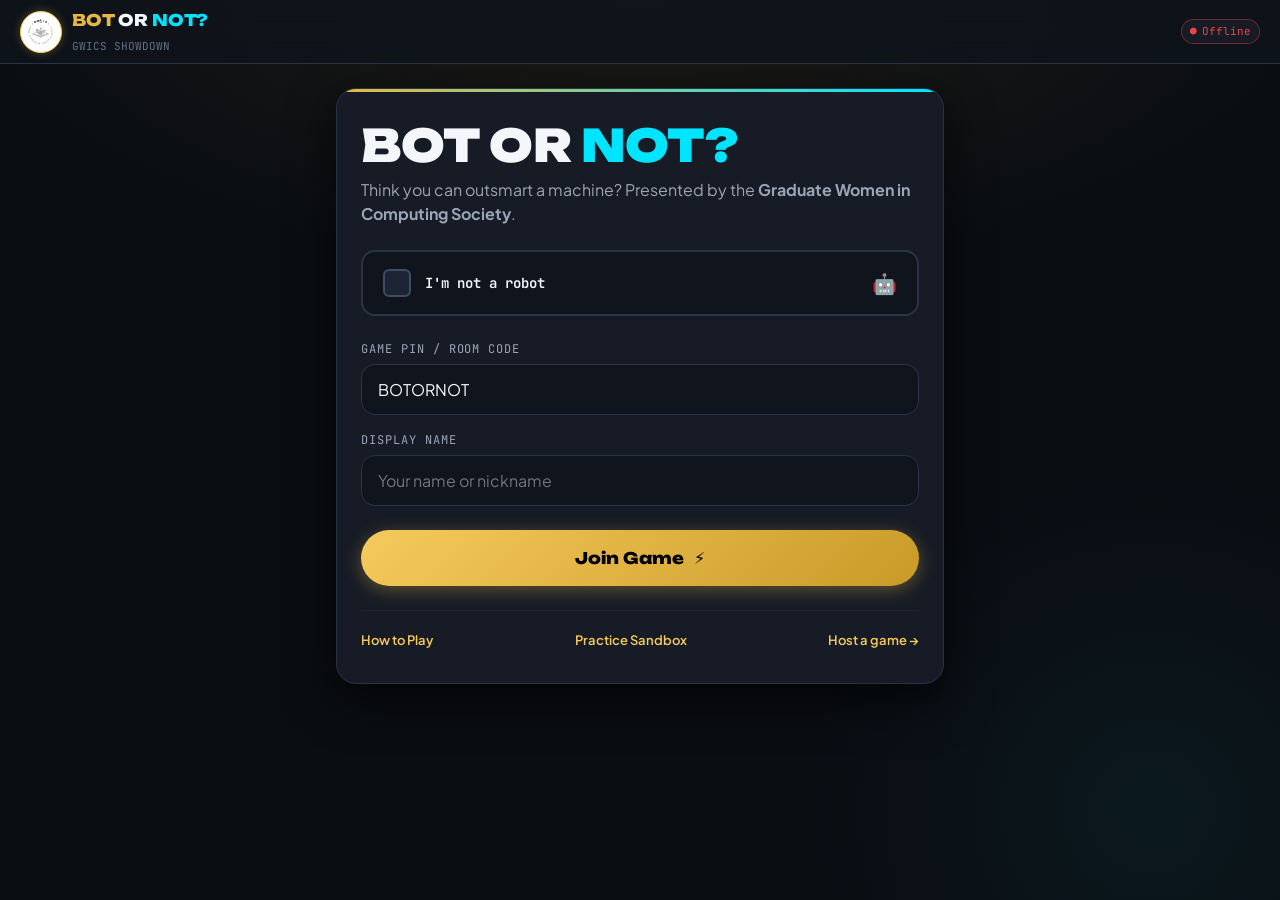
==== index.html @ df6feedc "feat: complete Kahoot-style gameplay, GWiCS branding, audio repairs, and session randomization" ====
<!DOCTYPE html>
<html lang="en">
<head>
  <meta charset="UTF-8">
  <meta name="viewport" content="width=device-width, initial-scale=1.0">
  <title>BOT OR NOT? · GWiCS Collegiate Tech Showdown</title>
  <meta name="description" content="BOT OR NOT? Presented by Graduate Women in Computing Society. Test your human instincts against machine intelligence.">

  <!-- Fonts: Unbounded (Display), Plus Jakarta Sans (Body), JetBrains Mono (Code/Mono), Newsreader (Serif) -->
  <link rel="preconnect" href="https://fonts.googleapis.com">
  <link rel="preconnect" href="https://fonts.gstatic.com" crossorigin>
  <link href="https://fonts.googleapis.com/css2?family=JetBrains+Mono:wght@500;700&family=Newsreader:ital,opsz,wght@0,6..72,400;0,6..72,600;1,6..72,400&family=Plus+Jakarta+Sans:wght@400;500;600;700;800&family=Unbounded:wght@600;700;800;900&display=swap" rel="stylesheet">

  <link rel="stylesheet" href="css/game.css">
  <style>
    /* Connection status badge */
    .connection-badge {
      display: inline-flex;
      align-items: center;
      gap: 5px;
      font-family: var(--font-mono);
      font-size: 11px;
      padding: 3px 8px;
      border-radius: var(--radius-pill);
      background: var(--charcoal-850);
      border: 1px solid var(--charcoal-700);
      color: var(--text-muted);
    }
    .connection-badge.connected {
      color: var(--color-success);
      border-color: rgba(34, 197, 94, 0.4);
    }
    .connection-badge.connecting {
      color: var(--gold-400);
      border-color: rgba(229, 184, 66, 0.4);
    }
    .connection-badge.offline {
      color: var(--color-danger);
      border-color: rgba(239, 68, 68, 0.4);
    }

    /* Voided question banner */
    .voided-question-banner {
      background: rgba(239, 68, 68, 0.1);
      border: 1px solid var(--color-danger);
      border-radius: var(--radius-md);
      padding: 14px 16px;
      display: flex;
      align-items: center;
      gap: 12px;
      margin-top: 16px;
      color: #FFFFFF;
    }

    /* Change Team Link */
    .btn-change-team {
      background: transparent;
      border: none;
      color: var(--text-dim);
      font-size: 11px;
      font-family: var(--font-mono);
      cursor: pointer;
      text-decoration: underline;
      padding: 4px;
    }
    .btn-change-team:hover {
      color: var(--gold-400);
    }

    /* GWiCS Logo */
    .brand-logo {
      width: 42px;
      height: 42px;
      object-fit: contain;
      background: #FFFFFF;
      border-radius: 50%;
      padding: 3px;
      border: 1px solid var(--gold-400);
      box-shadow: 0 0 10px rgba(229, 184, 66, 0.3);
      flex-shrink: 0;
    }

    /* Kahoot-inspired live participant badges */
    .player-rank-pill {
      display: inline-flex;
      align-items: center;
      gap: 6px;
      background: var(--charcoal-900);
      border: 1px solid var(--charcoal-700);
      padding: 4px 10px;
      border-radius: var(--radius-pill);
      font-family: var(--font-mono);
      font-size: 12px;
      color: var(--gold-400);
    }
  </style>
</head>
<body>

  <!-- Top App Navigation -->
  <header class="app-header">
    <div class="brand-badge">
      <img src="assets/media/gwics_logo.png" alt="GWiCS Logo" class="brand-logo">
      <div>
        <div class="brand-title">
          <span class="gold">BOT</span> OR <span class="cyan">NOT?</span>
        </div>
        <span class="brand-sub">GWiCS Showdown</span>
      </div>
    </div>

    <div style="display:flex; align-items:center; gap:8px;">
      <!-- Real-time Connection Status Badge -->
      <div class="connection-badge connecting" id="participantConnBadge" title="Network Connection Status">
        <span>●</span>
        <span id="participantConnText">Connecting...</span>
      </div>

      <!-- Active Team XP Balance (Shown once joined) -->
      <div class="xp-balance-pill" id="headerXpPill" style="display:none;" title="Click to view score history" role="button" tabindex="0">
        <span>⚡</span>
        <span id="headerXpVal">100 XP</span>
      </div>
    </div>
  </header>

  <!-- Main App Shell -->
  <main class="main-wrapper">

    <!-- ====================================================================
         VIEW 1: ENTRANCE SCREEN ("BOT OR NOT?")
         ==================================================================== -->
    <section class="entrance-card" id="viewEntrance">
      <h1 class="entrance-title">
        BOT OR <span style="color:var(--cyan-500)">NOT?</span>
      </h1>
      <p class="entrance-subtitle">
        Think you can outsmart a machine? Presented by the <strong>Graduate Women in Computing Society</strong>.
      </p>

      <!-- Interactive Playful "I'm Not a Robot" Checkbox Panel -->
      <div class="robot-checkbox-panel" id="robotPanel" role="checkbox" aria-checked="false" tabindex="0">
        <div class="robot-checkbox-inner">
          <div class="robot-box" id="robotBox">
            <span id="robotCheckmark" style="display:none; font-weight:800; font-size:16px;">✓</span>
          </div>
          <span class="robot-label">I'm not a robot</span>
        </div>
        <div class="robot-badge-icon">🤖</div>
      </div>

      <!-- Playful Followup Revealed when checked -->
      <div class="robot-followup" id="robotFollowup">
        <strong>But can you spot one?</strong>
        <span>Join the live challenge on your own phone. Every instinct counts. Your answers, your score.</span>
      </div>

      <!-- Join Form -->
      <form class="join-form" id="joinForm">
        <div class="form-group">
          <label class="form-label" for="roomCodeInput">Game PIN / Room Code</label>
          <input type="text" class="form-input" id="roomCodeInput" value="BOTORNOT" maxlength="12" placeholder="e.g. BOTORNOT" required>
        </div>

        <div class="form-group">
          <label class="form-label" for="teamNameInput">Display Name</label>
          <input type="text" class="form-input" id="teamNameInput" placeholder="Your name or nickname" maxlength="32" required>
        </div>

        <button type="submit" class="btn-join">
          <span>Join Game</span>
          <span>⚡</span>
        </button>
      </form>

      <!-- Secondary Links -->
      <div class="entrance-secondary-links">
        <button class="entrance-link" id="btnOpenRules">How to Play</button>
        <button class="entrance-link" id="btnOpenPractice">Practice Sandbox</button>
        <a href="host.html" class="entrance-link" style="color:var(--gold-400);">Host a game →</a>
      </div>
    </section>

    <!-- ====================================================================
         VIEW 2: PARTICIPANT IN-GAME SCREEN (Synchronized Live State)
         ==================================================================== -->
    <section class="game-screen" id="viewInGame" style="display:none;">
      
      <!-- Status & Timer Banner -->
      <div class="status-banner">
        <div>
          <span class="status-round-tag" id="gameRoundTag">Round 1</span>
          <div style="display:flex; align-items:center; gap:8px;">
            <div style="font-size:13px; font-weight:700;" id="gameTeamNameLabel">Player: Loading...</div>
            <button class="btn-change-team" id="btnChangeTeam">Leave Game</button>
          </div>
        </div>
        <div class="status-timer-pill" id="gameTimerPill">
          <span>⏱</span>
          <span id="gameTimerText">45s</span>
        </div>
      </div>

      <!-- Waiting / Lobby State -->
      <div class="question-card" id="cardLobbyState" style="text-align:center; padding:40px 20px;">
        <div style="font-size:40px; margin-bottom:12px;">🎮</div>
        <h2 style="font-family:var(--font-display); font-size:20px; margin-bottom:8px;">You're in the Game!</h2>
        <p style="color:var(--text-muted); font-size:14px; max-width:400px; margin:0 auto 16px;">
          Starting balance: <strong>100 XP</strong>. Look at the main screen—your name will appear on the audience display.
        </p>
        <div style="font-family:var(--font-mono); font-size:12px; color:var(--gold-400); background:var(--charcoal-900); display:inline-block; padding:6px 14px; border-radius:var(--radius-pill); border:1px solid var(--charcoal-700);">
          Watching for the host to launch the first question...
        </div>
      </div>

      <!-- Active Question Card -->
      <div class="question-card" id="cardActiveQuestion" style="display:none;">
        <h2 class="question-title" id="qTitle">Question Title</h2>
        <p class="question-prompt" id="qPrompt">Prompt description</p>

        <!-- Media Container: Image -->
        <div class="question-media-frame" id="qImageFrame" style="display:none;">
          <img id="qImageEl" src="" alt="Question visual">
          <button class="btn-tap-zoom" id="btnZoomImage">
            <svg width="14" height="14" viewBox="0 0 24 24" fill="none" stroke="currentColor" stroke-width="2"><circle cx="11" cy="11" r="8"></circle><line x1="21" y1="21" x2="16.65" y2="16.65"></line><line x1="11" y1="8" x2="11" y2="14"></line><line x1="8" y1="11" x2="14" y2="11"></line></svg>
            Tap to Zoom
          </button>
        </div>

        <!-- Media Container: Stacked Text Passages (Round 2) -->
        <div class="stacked-passages" id="qTextFrame" style="display:none;">
          <div class="passage-card" id="cardPassageA">
            <span class="passage-tag">Passage A</span>
            <div id="txtPassageA">Text passage A</div>
          </div>
          <div class="passage-card" id="cardPassageB">
            <span class="passage-tag">Passage B</span>
            <div id="txtPassageB">Text passage B</div>
          </div>
        </div>

        <!-- Media Container: Audio Player (Round 3) -->
        <div class="audio-card-box" id="qAudioFrame" style="display:none;">
          <div class="audio-script-quote" id="txtAudioScript">“Audio quote”</div>
          <button class="btn-option" id="btnPlayParticipantAudio" style="margin:0 auto; padding:10px 20px; font-size:14px;">
            ▶ Play Audio Clip
          </button>
          <div class="audio-a11y-notes" id="txtAudioA11y">Acoustic notes for accessibility</div>
        </div>

        <!-- Media Container: Round 4 Live Showdown Contenders -->
        <div class="stacked-passages" id="qShowdownFrame" style="display:none;">
          <div class="passage-card">
            <span class="passage-tag">Contender A</span>
            <div id="txtContenderA" style="white-space:pre-line;">Waiting for response...</div>
          </div>
          <div class="passage-card">
            <span class="passage-tag">Contender B</span>
            <div id="txtContenderB" style="white-space:pre-line;">Waiting for response...</div>
          </div>
          <div class="passage-card">
            <span class="passage-tag">Contender C</span>
            <div id="txtContenderC" style="white-space:pre-line;">Waiting for response...</div>
          </div>
        </div>

        <!-- Paid Hint Action Bar (-25 XP) -->
        <div class="hint-action-bar" id="hintActionBar">
          <span style="font-size:13px; color:var(--text-muted);">Need a forensic clue?</span>
          <button class="btn-hint-unlock" id="btnUnlockHint">
            Unlock hint · 25 XP
          </button>
        </div>

        <!-- Unlocked Hint Box (Shown once purchased) -->
        <div class="unlocked-hint-box" id="unlockedHintBox" style="display:none;">
          <strong style="color:var(--gold-400); display:block; margin-bottom:4px; font-family:var(--font-mono); font-size:11px; text-transform:uppercase;">
            💡 Unlocked Hint
          </strong>
          <span id="unlockedHintText">Clue text goes here.</span>
        </div>

        <!-- Answer Options Buttons -->
        <div class="options-grid" id="optionsGrid">
          <!-- Populated dynamically with large buttons -->
        </div>

        <!-- Submit Button -->
        <div class="submit-action-bar" id="submitBar">
          <button class="btn-submit-answer" id="btnSubmitAnswer" disabled>
            Select an Answer
          </button>
        </div>

        <!-- Submission Status Banners -->
        <div class="submitted-waiting-banner" id="submittedBanner" style="display:none;">
          <span>✓</span>
          <span id="submittedBannerText">Answer submitted. Waiting for the host.</span>
        </div>

        <div class="voided-question-banner" id="voidedBanner" style="display:none;">
          <span style="font-size:20px;">⚠️</span>
          <div>
            <strong>Question Voided by Host</strong>
            <div style="font-size:12px; color:var(--text-muted);">No points awarded. Any XP spent on hints for this question has been refunded.</div>
          </div>
        </div>

        <!-- Released Result Box (Shown when host reveals) -->
        <div class="released-result-box" id="releasedResultBox" style="display:none;">
          <div class="released-header">
            <span style="font-family:var(--font-display); font-weight:800; font-size:15px;" id="releasedVerdictBadge">
              VERDICT
            </span>
            <span style="font-family:var(--font-mono); font-size:13px; font-weight:700;" id="releasedPointsDelta">
              +100 XP
            </span>
          </div>
          <div class="released-tell" id="releasedTellText">
            Official explanation goes here.
          </div>
        </div>
      </div>
    </section>

    <!-- ====================================================================
         VIEW 3: PRACTICE SANDBOX (Dedicated separate practice bank)
         ==================================================================== -->
    <section class="game-screen" id="viewPractice" style="display:none;">
      <div class="status-banner">
        <div>
          <span class="status-round-tag">Practice Sandbox</span>
          <div style="font-size:13px; font-weight:700;">Zero-Risk Warmup</div>
        </div>
        <button class="entrance-link" id="btnExitPractice" style="font-size:12px;">← Exit Practice</button>
      </div>

      <div class="question-card" id="practiceContainer">
        <!-- Rendered by js/participant.js using GWICS_PRACTICE_BANK -->
      </div>
    </section>

  </main>

  <!-- ====================================================================
       MODALS
       ==================================================================== -->
  <!-- 1. Hint Purchase Confirmation Modal -->
  <div class="modal-overlay" id="hintModal" role="dialog" aria-modal="true" aria-labelledby="hintModalTitle">
    <div class="modal-dialog">
      <h3 id="hintModalTitle" style="font-family:var(--font-display); font-size:18px; margin-bottom:8px;">Unlock Forensic Hint?</h3>
      <p style="font-size:14px; color:var(--text-muted); margin-bottom:20px;" id="hintModalText">
        Spend 25 XP on a hint? Your balance will change from 100 to 75 XP.
      </p>
      <div style="display:flex; gap:12px;">
        <button class="btn-join" style="flex:1; padding:12px;" id="btnConfirmHint">
          Confirm (-25 XP)
        </button>
        <button class="btn-option" style="flex:1; padding:12px; margin:0;" id="btnCancelHint">
          Cancel
        </button>
      </div>
    </div>
  </div>

  <!-- 2. Image Zoom Modal -->
  <div class="modal-overlay" id="zoomModal" role="dialog" aria-modal="true">
    <div class="modal-dialog" style="max-width:92vw; padding:12px; background:#000;">
      <button class="modal-close" id="btnCloseZoom" aria-label="Close image zoom">✕</button>
      <img id="zoomModalImg" src="" style="width:100%; height:auto; max-height:82vh; object-fit:contain;" alt="Zoomed view">
    </div>
  </div>

  <!-- 3. Rules Modal -->
  <div class="modal-overlay" id="rulesModal" role="dialog" aria-modal="true" aria-labelledby="rulesModalTitle">
    <div class="modal-dialog">
      <button class="modal-close" id="btnCloseRules" aria-label="Close rules">✕</button>
      <div style="font-family:var(--font-mono); font-size:11px; color:var(--gold-400); text-transform:uppercase; margin-bottom:4px;">Rules & Scoring</div>
      <h3 id="rulesModalTitle" style="font-family:var(--font-display); font-size:20px; margin-bottom:12px;">How The Showdown Works</h3>
      <ul style="padding-left:18px; font-size:14px; color:var(--text-muted); display:flex; flex-direction:column; gap:10px; line-height:1.6;">
        <li><strong>Individual Play:</strong> Every attendee plays on their own phone with their own name and submits their own choices.</li>
        <li><strong>XP Economy:</strong> You begin with <strong>100 XP</strong>. Each correct answer awards <strong>+100 XP</strong>. Incorrect answers earn <strong>0 XP</strong>.</li>
        <li><strong>Paid Hints:</strong> Need a forensic clue? Unlock 1 hint per question for <strong>25 XP</strong>. The clue is private to your phone.</li>
        <li><strong>Locked Submissions:</strong> Once you tap your choice, your answer is sealed until the host reveals the verdict.</li>
        <li><strong>Standings:</strong> See how your human instincts rank on the live leaderboard!</li>
      </ul>
    </div>
  </div>

  <!-- 4. Score History Modal -->
  <div class="modal-overlay" id="historyModal" role="dialog" aria-modal="true" aria-labelledby="historyModalTitle">
    <div class="modal-dialog">
      <button class="modal-close" id="btnCloseHistory" aria-label="Close score history">✕</button>
      <div style="font-family:var(--font-mono); font-size:11px; color:var(--gold-400); text-transform:uppercase; margin-bottom:4px;">Your Record</div>
      <h3 id="historyModalTitle" style="font-family:var(--font-display); font-size:20px; margin-bottom:14px;">Your XP Balance & History</h3>
      <div id="historyList" style="display:flex; flex-direction:column; gap:8px; max-height:260px; overflow-y:auto; font-size:13px;">
        <!-- Populated dynamically -->
      </div>
    </div>
  </div>

  <!-- 5. Leave / Change Team Confirmation Modal -->
  <div class="modal-overlay" id="leaveModal" role="dialog" aria-modal="true" aria-labelledby="leaveModalTitle">
    <div class="modal-dialog">
      <h3 id="leaveModalTitle" style="font-family:var(--font-display); font-size:18px; margin-bottom:8px;">Leave the Game?</h3>
      <p style="font-size:14px; color:var(--text-muted); margin-bottom:20px;">
        Your progress is saved on this device. You can rejoin at any time with the same name.
      </p>
      <div style="display:flex; gap:12px;">
        <button class="btn-join" style="flex:1; padding:12px; background:var(--color-danger); border-color:var(--color-danger);" id="btnConfirmLeave">
          Leave Game
        </button>
        <button class="btn-option" style="flex:1; padding:12px; margin:0;" id="btnCancelLeave">
          Cancel
        </button>
      </div>
    </div>
  </div>

  <!-- Scripts: PeerJS CDN for WebRTC cross-device networking -->
  <script src="https://unpkg.com/peerjs@1.5.4/dist/peerjs.min.js"></script>
  <script src="js/practice_bank.js"></script>
  <script src="js/sync_engine.js"></script>
  <script src="js/participant.js"></script>
</body>
</html>
---- css/game.css ----
/* ==========================================================================
   GWiCS: BOT OR NOT? - Master Game Stylesheet
   Theme: Charcoal, Stone, Warm Parchment & Muted Radiant Gold
   Designed for Mobile Team Captains, High-Contrast Inspection & Big Screen
   ========================================================================== */

:root {
  /* Core Fonts */
  --font-display: "Unbounded", system-ui, -apple-system, sans-serif;
  --font-body: "Plus Jakarta Sans", system-ui, -apple-system, sans-serif;
  --font-mono: "JetBrains Mono", "IBM Plex Mono", ui-monospace, monospace;
  --font-serif: "Newsreader", Georgia, serif;

  /* Poster Theme: Stone, Parchment, Charcoal & Muted Gold */
  --charcoal-950: #0A0D12;
  --charcoal-900: #10141C;
  --charcoal-850: #161B26;
  --charcoal-800: #1D2433;
  --charcoal-700: #2A3448;
  --charcoal-600: #3E4C66;

  /* Stone & Parchment Accents */
  --stone-100: #F4F1EA;
  --stone-200: #EAE5D9;
  --stone-300: #D8D1C0;
  --parchment-bg: #15181F;
  --parchment-card: #1C2029;

  /* Muted Radiant Gold */
  --gold-500: #E5B842;
  --gold-400: #F5CA5C;
  --gold-600: #C99A28;
  --gold-glow: rgba(229, 184, 66, 0.28);
  --gold-subtle: rgba(229, 184, 66, 0.1);
  --gold-border: rgba(229, 184, 66, 0.35);

  /* Cyber Tech Accent (Cyan) */
  --cyan-500: #00E5FF;
  --cyan-glow: rgba(0, 229, 255, 0.25);
  --cyan-subtle: rgba(0, 229, 255, 0.08);

  /* Semantics */
  --bg-app: var(--charcoal-950);
  --bg-panel: var(--charcoal-900);
  --bg-card: var(--charcoal-850);
  --border-subtle: var(--charcoal-700);

  --text-main: #F4F6F9;
  --text-muted: #9BA5B7;
  --text-dim: #657187;

  --color-success: #10B981;
  --color-danger: #EF4444;
  --color-warning: #F59E0B;

  --radius-sm: 8px;
  --radius-md: 14px;
  --radius-lg: 20px;
  --radius-pill: 9999px;

  --shadow-sm: 0 2px 8px rgba(0,0,0,0.5);
  --shadow-md: 0 8px 24px rgba(0,0,0,0.6);
  --shadow-lg: 0 16px 48px rgba(0,0,0,0.7);
}

/* Base Reset */
*, *::before, *::after {
  box-sizing: border-box;
  margin: 0;
  padding: 0;
}

html, body {
  min-height: 100vh;
  background-color: var(--bg-app);
  color: var(--text-main);
  font-family: var(--font-body);
  font-size: 16px;
  line-height: 1.5;
  -webkit-font-smoothing: antialiased;
}

/* Background Atmosphere */
body {
  background: 
    radial-gradient(ellipse 90% 50% at 50% 0%, rgba(229, 184, 66, 0.08) 0%, transparent 60%),
    radial-gradient(circle 500px at 90% 90%, rgba(0, 229, 255, 0.05) 0%, transparent 70%),
    var(--bg-app);
  background-attachment: fixed;
  display: flex;
  flex-direction: column;
}

/* Focus outline */
:focus-visible {
  outline: 2px solid var(--gold-400);
  outline-offset: 3px;
}

a {
  color: inherit;
  text-decoration: none;
}

button {
  cursor: pointer;
  border: none;
  background: none;
  font: inherit;
}

/* Top App Header */
.app-header {
  height: 64px;
  border-bottom: 1px solid var(--border-subtle);
  background: rgba(16, 20, 28, 0.85);
  backdrop-filter: blur(12px);
  -webkit-backdrop-filter: blur(12px);
  display: flex;
  align-items: center;
  justify-content: space-between;
  padding: 0 20px;
  position: sticky;
  top: 0;
  z-index: 100;
}

.brand-badge {
  display: flex;
  align-items: center;
  gap: 10px;
}

.brand-title {
  font-family: var(--font-display);
  font-weight: 800;
  font-size: 16px;
  letter-spacing: -0.01em;
}

.brand-title .gold { color: var(--gold-500); }
.brand-title .cyan { color: var(--cyan-500); }

.brand-sub {
  font-family: var(--font-mono);
  font-size: 11px;
  color: var(--text-dim);
  text-transform: uppercase;
}

/* Live XP Pill */
.xp-balance-pill {
  display: flex;
  align-items: center;
  gap: 8px;
  background: var(--charcoal-800);
  border: 1px solid var(--gold-border);
  padding: 6px 14px;
  border-radius: var(--radius-pill);
  font-family: var(--font-mono);
  font-size: 13px;
  font-weight: 700;
  color: var(--gold-400);
  box-shadow: 0 0 16px var(--gold-subtle);
  cursor: pointer;
}

/* Main Container */
.main-wrapper {
  max-width: 640px;
  width: 100%;
  margin: 0 auto;
  padding: 24px 16px 60px;
  flex: 1;
  display: flex;
  flex-direction: column;
}

/* ==========================================================================
   ENTRANCE SCREEN ("BOT OR NOT?")
   ========================================================================== */
.entrance-card {
  background: var(--bg-card);
  border: 1px solid var(--border-subtle);
  border-radius: var(--radius-lg);
  padding: 32px 24px;
  box-shadow: var(--shadow-lg);
  position: relative;
  overflow: hidden;
}

.entrance-card::before {
  content: "";
  position: absolute;
  top: 0;
  left: 0;
  right: 0;
  height: 3px;
  background: linear-gradient(90deg, var(--gold-500), var(--cyan-500));
}

.entrance-title {
  font-family: var(--font-display);
  font-size: clamp(2rem, 6vw, 2.8rem);
  font-weight: 900;
  line-height: 1.1;
  margin-bottom: 8px;
  letter-spacing: -0.02em;
}

.entrance-subtitle {
  font-size: 16px;
  color: var(--text-muted);
  margin-bottom: 24px;
}

/* Playful "I'm Not a Robot" Checkbox Panel */
.robot-checkbox-panel {
  background: var(--charcoal-900);
  border: 2px solid var(--charcoal-700);
  border-radius: var(--radius-md);
  padding: 16px 20px;
  margin-bottom: 24px;
  display: flex;
  align-items: center;
  justify-content: space-between;
  gap: 16px;
  cursor: pointer;
  transition: all 0.2s ease;
  user-select: none;
}

.robot-checkbox-panel:hover {
  border-color: var(--gold-500);
  background: rgba(229, 184, 66, 0.04);
}

.robot-checkbox-inner {
  display: flex;
  align-items: center;
  gap: 14px;
}

.robot-box {
  width: 28px;
  height: 28px;
  border-radius: 6px;
  border: 2px solid var(--charcoal-600);
  background: var(--charcoal-800);
  display: grid;
  place-items: center;
  transition: all 0.2s ease;
}

.robot-checkbox-panel.checked .robot-box {
  background: var(--gold-500);
  border-color: var(--gold-500);
  color: #000;
}

.robot-label {
  font-family: var(--font-mono);
  font-size: 14px;
  font-weight: 600;
  color: var(--text-main);
}

.robot-badge-icon {
  font-size: 20px;
  color: var(--text-dim);
}

/* Revealed Challenge Text */
.robot-followup {
  display: none;
  background: rgba(229, 184, 66, 0.08);
  border-left: 3px solid var(--gold-500);
  border-radius: 0 var(--radius-sm) var(--radius-sm) 0;
  padding: 12px 16px;
  margin-bottom: 24px;
  animation: fadeIn 0.3s ease;
}

.robot-followup.visible {
  display: block;
}

.robot-followup strong {
  color: var(--gold-400);
  display: block;
  font-family: var(--font-display);
  font-size: 14px;
  margin-bottom: 2px;
}

.robot-followup span {
  font-size: 13px;
  color: var(--text-muted);
}

/* Join Form */
.join-form {
  display: flex;
  flex-direction: column;
  gap: 16px;
}

.form-group {
  display: flex;
  flex-direction: column;
  gap: 6px;
}

.form-label {
  font-family: var(--font-mono);
  font-size: 12px;
  text-transform: uppercase;
  letter-spacing: 0.08em;
  color: var(--text-muted);
}

.form-input {
  background: var(--charcoal-900);
  border: 1px solid var(--charcoal-700);
  border-radius: var(--radius-md);
  color: var(--text-main);
  padding: 14px 16px;
  font-size: 16px;
  font-family: inherit;
  transition: all 0.2s ease;
}

.form-input:focus {
  outline: none;
  border-color: var(--gold-500);
  box-shadow: 0 0 12px var(--gold-glow);
}

.btn-join {
  background: linear-gradient(135deg, var(--gold-400) 0%, var(--gold-600) 100%);
  color: #000;
  font-family: var(--font-display);
  font-size: 16px;
  font-weight: 800;
  padding: 16px 24px;
  border-radius: var(--radius-pill);
  box-shadow: 0 4px 18px rgba(229, 184, 66, 0.35);
  margin-top: 8px;
  transition: all 0.2s ease;
  display: flex;
  align-items: center;
  justify-content: center;
  gap: 10px;
}

.btn-join:hover {
  transform: translateY(-2px);
  filter: brightness(1.08);
  box-shadow: 0 6px 24px rgba(229, 184, 66, 0.5);
}

.entrance-secondary-links {
  display: flex;
  align-items: center;
  justify-content: space-between;
  margin-top: 24px;
  padding-top: 20px;
  border-top: 1px solid var(--charcoal-800);
  font-size: 13px;
  color: var(--text-dim);
}

.entrance-link {
  color: var(--gold-400);
  font-weight: 600;
}

/* ==========================================================================
   PARTICIPANT IN-GAME SCREEN
   ========================================================================== */
.game-screen {
  display: flex;
  flex-direction: column;
  gap: 18px;
}

/* Status Banner */
.status-banner {
  background: var(--bg-card);
  border: 1px solid var(--border-subtle);
  border-radius: var(--radius-md);
  padding: 14px 18px;
  display: flex;
  align-items: center;
  justify-content: space-between;
  gap: 12px;
}

.status-round-tag {
  font-family: var(--font-mono);
  font-size: 12px;
  font-weight: 700;
  color: var(--gold-400);
  text-transform: uppercase;
}

.status-timer-pill {
  font-family: var(--font-mono);
  font-size: 13px;
  font-weight: 800;
  background: var(--charcoal-900);
  border: 1px solid var(--charcoal-700);
  padding: 4px 10px;
  border-radius: var(--radius-pill);
  color: var(--text-main);
  display: flex;
  align-items: center;
  gap: 6px;
}

.status-timer-pill.urgent {
  color: var(--color-danger);
  border-color: var(--color-danger);
  animation: pulse-border 1s infinite;
}

@keyframes pulse-border {
  0% { box-shadow: 0 0 0 0 rgba(239, 68, 68, 0.4); }
  70% { box-shadow: 0 0 0 8px rgba(239, 68, 68, 0); }
  100% { box-shadow: 0 0 0 0 rgba(239, 68, 68, 0); }
}

/* Question Content Container */
.question-card {
  background: var(--bg-card);
  border: 1px solid var(--border-subtle);
  border-radius: var(--radius-lg);
  padding: 24px;
  box-shadow: var(--shadow-md);
}

.question-title {
  font-family: var(--font-display);
  font-size: 18px;
  font-weight: 800;
  margin-bottom: 8px;
}

.question-prompt {
  font-size: 14px;
  color: var(--text-muted);
  margin-bottom: 18px;
}

/* Media: Image */
.question-media-frame {
  width: 100%;
  aspect-ratio: 4/3;
  border-radius: var(--radius-md);
  overflow: hidden;
  border: 1px solid var(--charcoal-700);
  background: var(--charcoal-950);
  margin-bottom: 18px;
  position: relative;
}

.question-media-frame img {
  width: 100%;
  height: 100%;
  object-fit: cover;
}

.btn-tap-zoom {
  position: absolute;
  bottom: 10px;
  right: 10px;
  background: rgba(10, 13, 18, 0.85);
  backdrop-filter: blur(8px);
  border: 1px solid var(--charcoal-600);
  color: var(--text-main);
  font-family: var(--font-mono);
  font-size: 11px;
  padding: 6px 12px;
  border-radius: var(--radius-pill);
  display: flex;
  align-items: center;
  gap: 6px;
}

/* Media: Stacked Texts (Round 2) */
.stacked-passages {
  display: flex;
  flex-direction: column;
  gap: 14px;
  margin-bottom: 18px;
}

.passage-card {
  background: var(--charcoal-900);
  border: 2px solid var(--charcoal-700);
  border-radius: var(--radius-md);
  padding: 18px;
  font-family: var(--font-serif);
  font-size: 15px;
  line-height: 1.6;
  white-space: pre-line;
  color: var(--text-main);
  position: relative;
  transition: all 0.2s ease;
}

.passage-tag {
  font-family: var(--font-mono);
  font-size: 11px;
  font-weight: 700;
  color: var(--text-dim);
  text-transform: uppercase;
  margin-bottom: 8px;
  display: block;
}

/* Media: Audio (Round 3) */
.audio-card-box {
  background: var(--charcoal-900);
  border: 1px solid var(--charcoal-700);
  border-radius: var(--radius-md);
  padding: 20px;
  text-align: center;
  margin-bottom: 18px;
}

.audio-script-quote {
  font-family: var(--font-serif);
  font-size: 15px;
  color: var(--text-main);
  margin-bottom: 14px;
}

.audio-a11y-notes {
  font-size: 12px;
  color: var(--text-muted);
  background: var(--charcoal-850);
  border-radius: var(--radius-sm);
  padding: 10px;
  margin-top: 12px;
  text-align: left;
}

/* Answer Options (Large Tactile Mobile Buttons) */
.options-grid {
  display: flex;
  flex-direction: column;
  gap: 12px;
  margin-bottom: 18px;
}

.btn-option {
  padding: 18px 20px;
  border-radius: var(--radius-md);
  background: var(--charcoal-900);
  border: 2px solid var(--charcoal-700);
  font-family: var(--font-display);
  font-size: 16px;
  font-weight: 700;
  text-align: center;
  color: var(--text-main);
  transition: all 0.2s ease;
  display: flex;
  align-items: center;
  justify-content: center;
  gap: 12px;
}

.btn-option:hover:not(:disabled) {
  border-color: var(--gold-500);
  background: var(--gold-subtle);
  color: var(--gold-400);
}

.btn-option.selected {
  border-color: var(--gold-500);
  background: var(--gold-subtle);
  color: var(--gold-400);
  box-shadow: 0 0 16px var(--gold-glow);
}

.btn-option:disabled {
  opacity: 0.6;
  cursor: not-allowed;
}

/* Hint Action & Confirmation */
.hint-action-bar {
  display: flex;
  align-items: center;
  justify-content: space-between;
  gap: 12px;
  padding: 12px 16px;
  background: var(--charcoal-900);
  border: 1px dashed var(--charcoal-700);
  border-radius: var(--radius-md);
  margin-bottom: 18px;
}

.btn-hint-unlock {
  font-family: var(--font-mono);
  font-size: 12px;
  font-weight: 700;
  color: var(--gold-400);
  background: var(--charcoal-800);
  border: 1px solid var(--gold-border);
  padding: 6px 14px;
  border-radius: var(--radius-pill);
  transition: all 0.2s ease;
}

.btn-hint-unlock:hover:not(:disabled) {
  background: var(--gold-500);
  color: #000;
}

.unlocked-hint-box {
  background: rgba(229, 184, 66, 0.08);
  border-left: 3px solid var(--gold-500);
  border-radius: 0 var(--radius-sm) var(--radius-sm) 0;
  padding: 12px 16px;
  margin-bottom: 18px;
  font-size: 13px;
  color: var(--text-main);
}

/* Submission Action Bar */
.submit-action-bar {
  margin-top: 10px;
}

.btn-submit-answer {
  width: 100%;
  padding: 16px;
  border-radius: var(--radius-pill);
  background: var(--gold-500);
  color: #000;
  font-family: var(--font-display);
  font-size: 16px;
  font-weight: 800;
  box-shadow: 0 4px 18px var(--gold-glow);
  transition: all 0.2s ease;
}

.btn-submit-answer:hover:not(:disabled) {
  filter: brightness(1.1);
  transform: translateY(-2px);
}

.btn-submit-answer:disabled {
  opacity: 0.5;
  cursor: not-allowed;
}

/* Submitted Waiting State */
.submitted-waiting-banner {
  background: var(--charcoal-900);
  border: 1px solid var(--color-success);
  border-radius: var(--radius-md);
  padding: 16px;
  text-align: center;
  font-family: var(--font-mono);
  font-size: 13px;
  color: var(--color-success);
  display: flex;
  align-items: center;
  justify-content: center;
  gap: 8px;
}

/* Released Result Box */
.released-result-box {
  background: var(--charcoal-900);
  border-radius: var(--radius-md);
  border: 2px solid var(--gold-500);
  padding: 18px 20px;
  margin-top: 18px;
  animation: fadeIn 0.3s ease;
}

.released-result-box.correct {
  border-color: var(--color-success);
}

.released-result-box.incorrect {
  border-color: var(--color-danger);
}

.released-header {
  display: flex;
  align-items: center;
  justify-content: space-between;
  margin-bottom: 10px;
}

.released-tell {
  font-size: 14px;
  color: var(--text-muted);
  line-height: 1.5;
}

/* Modal System */
.modal-overlay {
  position: fixed;
  inset: 0;
  background: rgba(10, 13, 18, 0.88);
  backdrop-filter: blur(8px);
  -webkit-backdrop-filter: blur(8px);
  z-index: 200;
  display: grid;
  place-items: center;
  padding: 20px;
  opacity: 0;
  pointer-events: none;
  transition: opacity 0.2s ease;
}

.modal-overlay.open {
  opacity: 1;
  pointer-events: auto;
}

.modal-dialog {
  background: var(--bg-card);
  border: 1px solid var(--border-subtle);
  border-radius: var(--radius-lg);
  max-width: 500px;
  width: 100%;
  padding: 24px;
  box-shadow: var(--shadow-lg);
  position: relative;
}

.modal-close {
  position: absolute;
  top: 16px;
  right: 16px;
  color: var(--text-dim);
  font-size: 18px;
}

/* Animations */
@keyframes fadeIn {
  from { opacity: 0; transform: translateY(6px); }
  to { opacity: 1; transform: translateY(0); }
}
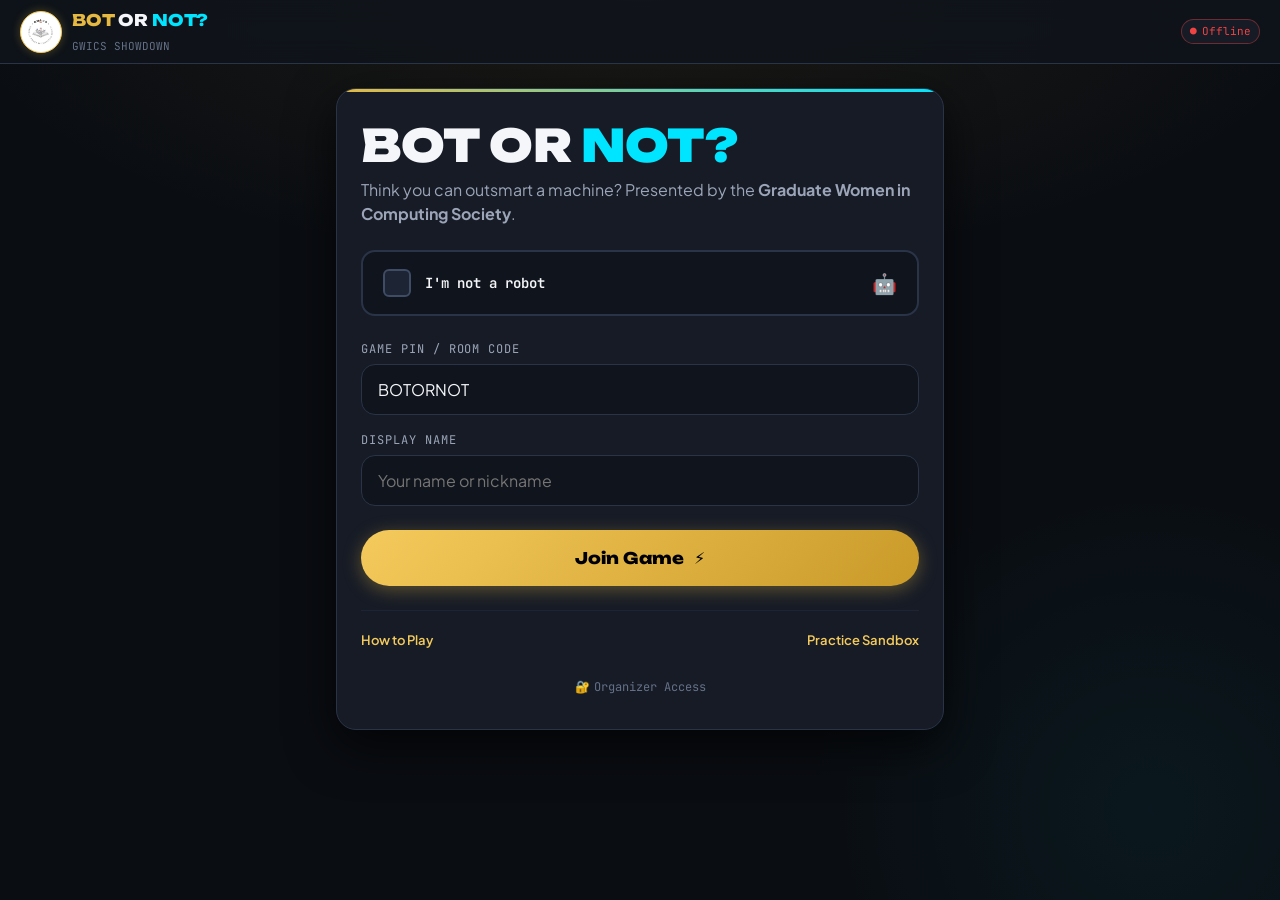
==== commit 87a39181: "feat: consolidate into single application URL with role-based views and secure organizer auth" ====
--- a/index.html
+++ b/index.html
@@ -9,7 +9,7 @@
   <!-- Fonts: Unbounded (Display), Plus Jakarta Sans (Body), JetBrains Mono (Code/Mono), Newsreader (Serif) -->
   <link rel="preconnect" href="https://fonts.googleapis.com">
   <link rel="preconnect" href="https://fonts.gstatic.com" crossorigin>
-  <link href="https://fonts.googleapis.com/css2?family=JetBrains+Mono:wght@500;700&family=Newsreader:ital,opsz,wght@0,6..72,400;0,6..72,600;1,6..72,400&family=Plus+Jakarta+Sans:wght@400;500;600;700;800&family=Unbounded:wght@600;700;800;900&display=swap" rel="stylesheet">
+  <link href="https://fonts.googleapis.com/css2?family=JetBrains+Mono:wght@500;600;700;800&family=Newsreader:ital,opsz,wght@0,6..72,400;0,6..72,600;1,6..72,400&family=Plus+Jakarta+Sans:wght@400;500;600;700;800&family=Unbounded:wght@600;700;800;900&display=swap" rel="stylesheet">
 
   <link rel="stylesheet" href="css/game.css">
   <style>
@@ -52,7 +52,7 @@
       color: #FFFFFF;
     }
 
-    /* Change Team Link */
+    /* Change Team / Leave Link */
     .btn-change-team {
       background: transparent;
       border: none;
@@ -79,348 +79,811 @@
       box-shadow: 0 0 10px rgba(229, 184, 66, 0.3);
       flex-shrink: 0;
     }
-
-    /* Kahoot-inspired live participant badges */
-    .player-rank-pill {
-      display: inline-flex;
-      align-items: center;
-      gap: 6px;
-      background: var(--charcoal-900);
-      border: 1px solid var(--charcoal-700);
-      padding: 4px 10px;
-      border-radius: var(--radius-pill);
-      font-family: var(--font-mono);
-      font-size: 12px;
-      color: var(--gold-400);
-    }
   </style>
 </head>
-<body>
-
-  <!-- Top App Navigation -->
-  <header class="app-header">
-    <div class="brand-badge">
-      <img src="assets/media/gwics_logo.png" alt="GWiCS Logo" class="brand-logo">
-      <div>
-        <div class="brand-title">
-          <span class="gold">BOT</span> OR <span class="cyan">NOT?</span>
-        </div>
-        <span class="brand-sub">GWiCS Showdown</span>
+<body class="mode-player">
+
+  <!-- ======================================================================
+       ROLE-BASED VIEW 1: PLAYER MODE (Default)
+       ====================================================================== -->
+  <div id="appModePlayer" class="app-mode-container">
+    
+    <!-- Top Player Header -->
+    <header class="app-header">
+      <div class="brand-badge">
+        <img src="assets/media/gwics_logo.png" alt="GWiCS Logo" class="brand-logo">
+        <div>
+          <div class="brand-title">
+            <span class="gold">BOT</span> OR <span class="cyan">NOT?</span>
+          </div>
+          <span class="brand-sub">GWiCS Showdown</span>
+        </div>
+      </div>
+
+      <div style="display:flex; align-items:center; gap:8px;">
+        <!-- Real-time Connection Status Badge -->
+        <div class="connection-badge connecting" id="participantConnBadge" title="Network Connection Status">
+          <span>●</span>
+          <span id="participantConnText">Connecting...</span>
+        </div>
+
+        <!-- Active Player XP Balance -->
+        <div class="xp-balance-pill" id="headerXpPill" style="display:none;" title="Click to view score history" role="button" tabindex="0">
+          <span>⚡</span>
+          <span id="headerXpVal">100 XP</span>
+        </div>
+      </div>
+    </header>
+
+    <!-- Main Player Shell -->
+    <main class="main-wrapper">
+
+      <!-- ENTRANCE SCREEN -->
+      <section class="entrance-card" id="viewEntrance">
+        <h1 class="entrance-title">
+          BOT OR <span style="color:var(--cyan-500)">NOT?</span>
+        </h1>
+        <p class="entrance-subtitle">
+          Think you can outsmart a machine? Presented by the <strong>Graduate Women in Computing Society</strong>.
+        </p>
+
+        <!-- Interactive "I'm Not a Robot" Checkbox Panel -->
+        <div class="robot-checkbox-panel" id="robotPanel" role="checkbox" aria-checked="false" tabindex="0">
+          <div class="robot-checkbox-inner">
+            <div class="robot-box" id="robotBox">
+              <span id="robotCheckmark" style="display:none; font-weight:800; font-size:16px;">✓</span>
+            </div>
+            <span class="robot-label">I'm not a robot</span>
+          </div>
+          <div class="robot-badge-icon">🤖</div>
+        </div>
+
+        <!-- Followup Revealed when checked -->
+        <div class="robot-followup" id="robotFollowup">
+          <strong>But can you spot one?</strong>
+          <span>Join the live challenge on your own phone. Every instinct counts. Your answers, your score.</span>
+        </div>
+
+        <!-- Join Form -->
+        <form class="join-form" id="joinForm">
+          <div class="form-group">
+            <label class="form-label" for="roomCodeInput">Game PIN / Room Code</label>
+            <input type="text" class="form-input" id="roomCodeInput" value="BOTORNOT" maxlength="12" placeholder="e.g. BOTORNOT" required>
+          </div>
+
+          <div class="form-group">
+            <label class="form-label" for="teamNameInput">Display Name</label>
+            <input type="text" class="form-input" id="teamNameInput" placeholder="Your name or nickname" maxlength="32" required>
+          </div>
+
+          <button type="submit" class="btn-join">
+            <span>Join Game</span>
+            <span>⚡</span>
+          </button>
+        </form>
+
+        <!-- Secondary Links -->
+        <div class="entrance-secondary-links">
+          <button class="entrance-link" id="btnOpenRules">How to Play</button>
+          <button class="entrance-link" id="btnOpenPractice">Practice Sandbox</button>
+        </div>
+
+        <!-- Discrete Organizer Access Link -->
+        <div style="margin-top:22px; text-align:center;">
+          <a href="?mode=organizer" class="organizer-access-link" id="linkOrganizerAccess">
+            <span>🔐</span>
+            <span>Organizer Access</span>
+          </a>
+        </div>
+      </section>
+
+      <!-- PARTICIPANT IN-GAME SCREEN (Synchronized Live State) -->
+      <section class="game-screen" id="viewInGame" style="display:none;">
+        
+        <!-- Status & Timer Banner -->
+        <div class="status-banner">
+          <div>
+            <span class="status-round-tag" id="gameRoundTag">Round 1</span>
+            <div style="display:flex; align-items:center; gap:8px;">
+              <div style="font-size:13px; font-weight:700;" id="gameTeamNameLabel">Player: Loading...</div>
+              <button class="btn-change-team" id="btnChangeTeam">Leave Game</button>
+            </div>
+          </div>
+          <div class="status-timer-pill" id="gameTimerPill">
+            <span>⏱</span>
+            <span id="gameTimerText">45s</span>
+          </div>
+        </div>
+
+        <!-- Waiting / Lobby State -->
+        <div class="question-card" id="cardLobbyState" style="text-align:center; padding:40px 20px;">
+          <div style="font-size:40px; margin-bottom:12px;">🎮</div>
+          <h2 style="font-family:var(--font-display); font-size:20px; margin-bottom:8px;">You're in the Game!</h2>
+          <p style="color:var(--text-muted); font-size:14px; max-width:400px; margin:0 auto 16px;">
+            Starting balance: <strong>100 XP</strong>. Look at the main screen—your name will appear on the audience display.
+          </p>
+          <div style="font-family:var(--font-mono); font-size:12px; color:var(--gold-400); background:var(--charcoal-900); display:inline-block; padding:6px 14px; border-radius:var(--radius-pill); border:1px solid var(--charcoal-700);">
+            Watching for the host to launch the first question...
+          </div>
+        </div>
+
+        <!-- Active Question Card -->
+        <div class="question-card" id="cardActiveQuestion" style="display:none;">
+          <h2 class="question-title" id="qTitle">Question Title</h2>
+          <p class="question-prompt" id="qPrompt">Prompt description</p>
+
+          <!-- Media Container: Image -->
+          <div class="question-media-frame" id="qImageFrame" style="display:none;">
+            <img id="qImageEl" src="" alt="Question visual">
+            <button class="btn-tap-zoom" id="btnZoomImage">
+              <svg width="14" height="14" viewBox="0 0 24 24" fill="none" stroke="currentColor" stroke-width="2"><circle cx="11" cy="11" r="8"></circle><line x1="21" y1="21" x2="16.65" y2="16.65"></line><line x1="11" y1="8" x2="11" y2="14"></line><line x1="8" y1="11" x2="14" y2="11"></line></svg>
+              Tap to Zoom
+            </button>
+          </div>
+
+          <!-- Media Container: Stacked Text Passages (Round 2) -->
+          <div class="stacked-passages" id="qTextFrame" style="display:none;">
+            <div class="passage-card" id="cardPassageA">
+              <span class="passage-tag">Passage A</span>
+              <div id="txtPassageA">Text passage A</div>
+            </div>
+            <div class="passage-card" id="cardPassageB">
+              <span class="passage-tag">Passage B</span>
+              <div id="txtPassageB">Text passage B</div>
+            </div>
+          </div>
+
+          <!-- Media Container: Audio Player (Round 3) -->
+          <div class="audio-card-box" id="qAudioFrame" style="display:none;">
+            <div class="audio-script-quote" id="txtAudioScript">“Audio quote”</div>
+            <button class="btn-option" id="btnPlayParticipantAudio" style="margin:0 auto; padding:10px 20px; font-size:14px;">
+              ▶ Play Audio Clip
+            </button>
+            <div class="audio-a11y-notes" id="txtAudioA11y">Acoustic notes for accessibility</div>
+          </div>
+
+          <!-- Media Container: Round 4 Live Showdown Contenders -->
+          <div class="stacked-passages" id="qShowdownFrame" style="display:none;">
+            <div class="passage-card">
+              <span class="passage-tag">Contender A</span>
+              <div id="txtContenderA" style="white-space:pre-line;">Waiting for response...</div>
+            </div>
+            <div class="passage-card">
+              <span class="passage-tag">Contender B</span>
+              <div id="txtContenderB" style="white-space:pre-line;">Waiting for response...</div>
+            </div>
+            <div class="passage-card">
+              <span class="passage-tag">Contender C</span>
+              <div id="txtContenderC" style="white-space:pre-line;">Waiting for response...</div>
+            </div>
+          </div>
+
+          <!-- Paid Hint Action Bar (-25 XP) -->
+          <div class="hint-action-bar" id="hintActionBar">
+            <span style="font-size:13px; color:var(--text-muted);">Need a forensic clue?</span>
+            <button class="btn-hint-unlock" id="btnUnlockHint">
+              Unlock hint · 25 XP
+            </button>
+          </div>
+
+          <!-- Unlocked Hint Box (Shown once purchased) -->
+          <div class="unlocked-hint-box" id="unlockedHintBox" style="display:none;">
+            <strong style="color:var(--gold-400); display:block; margin-bottom:4px; font-family:var(--font-mono); font-size:11px; text-transform:uppercase;">
+              💡 Unlocked Hint
+            </strong>
+            <span id="unlockedHintText">Clue text goes here.</span>
+          </div>
+
+          <!-- Answer Options Buttons -->
+          <div class="options-grid" id="optionsGrid">
+            <!-- Populated dynamically -->
+          </div>
+
+          <!-- Submit Button -->
+          <div class="submit-action-bar" id="submitBar">
+            <button class="btn-submit-answer" id="btnSubmitAnswer" disabled>
+              Select an Answer
+            </button>
+          </div>
+
+          <!-- Submission Status Banners -->
+          <div class="submitted-waiting-banner" id="submittedBanner" style="display:none;">
+            <span>✓</span>
+            <span id="submittedBannerText">Answer submitted. Waiting for the host.</span>
+          </div>
+
+          <div class="voided-question-banner" id="voidedBanner" style="display:none;">
+            <span style="font-size:20px;">⚠️</span>
+            <div>
+              <strong>Question Voided by Host</strong>
+              <div style="font-size:12px; color:var(--text-muted);">No points awarded. Any XP spent on hints for this question has been refunded.</div>
+            </div>
+          </div>
+
+          <!-- Released Result Box (Shown when host reveals) -->
+          <div class="released-result-box" id="releasedResultBox" style="display:none;">
+            <div class="released-header">
+              <span style="font-family:var(--font-display); font-weight:800; font-size:15px;" id="releasedVerdictBadge">
+                VERDICT
+              </span>
+              <span style="font-family:var(--font-mono); font-size:13px; font-weight:700;" id="releasedPointsDelta">
+                +100 XP
+              </span>
+            </div>
+            <div class="released-tell" id="releasedTellText">
+              Official explanation goes here.
+            </div>
+          </div>
+        </div>
+      </section>
+
+      <!-- PRACTICE SANDBOX -->
+      <section class="game-screen" id="viewPractice" style="display:none;">
+        <div class="status-banner">
+          <div>
+            <span class="status-round-tag">Practice Sandbox</span>
+            <div style="font-size:13px; font-weight:700;">Zero-Risk Warmup</div>
+          </div>
+          <button class="entrance-link" id="btnExitPractice" style="font-size:12px;">← Exit Practice</button>
+        </div>
+
+        <div class="question-card" id="practiceContainer">
+          <!-- Rendered by js/participant.js using GWICS_PRACTICE_BANK -->
+        </div>
+      </section>
+
+    </main>
+
+    <!-- Modals -->
+    <!-- 1. Hint Purchase Confirmation Modal -->
+    <div class="modal-overlay" id="hintModal" role="dialog" aria-modal="true" aria-labelledby="hintModalTitle">
+      <div class="modal-dialog">
+        <h3 id="hintModalTitle" style="font-family:var(--font-display); font-size:18px; margin-bottom:8px;">Unlock Forensic Hint?</h3>
+        <p style="font-size:14px; color:var(--text-muted); margin-bottom:20px;" id="hintModalText">
+          Spend 25 XP on a hint? Your balance will change from 100 to 75 XP.
+        </p>
+        <div style="display:flex; gap:12px;">
+          <button class="btn-join" style="flex:1; padding:12px;" id="btnConfirmHint">
+            Confirm (-25 XP)
+          </button>
+          <button class="btn-option" style="flex:1; padding:12px; margin:0;" id="btnCancelHint">
+            Cancel
+          </button>
+        </div>
       </div>
     </div>
 
-    <div style="display:flex; align-items:center; gap:8px;">
-      <!-- Real-time Connection Status Badge -->
-      <div class="connection-badge connecting" id="participantConnBadge" title="Network Connection Status">
-        <span>●</span>
-        <span id="participantConnText">Connecting...</span>
-      </div>
-
-      <!-- Active Team XP Balance (Shown once joined) -->
-      <div class="xp-balance-pill" id="headerXpPill" style="display:none;" title="Click to view score history" role="button" tabindex="0">
-        <span>⚡</span>
-        <span id="headerXpVal">100 XP</span>
+    <!-- 2. Image Zoom Modal -->
+    <div class="modal-overlay" id="zoomModal" role="dialog" aria-modal="true">
+      <div class="modal-dialog" style="max-width:92vw; padding:12px; background:#000;">
+        <button class="modal-close" id="btnCloseZoom" aria-label="Close image zoom">✕</button>
+        <img id="zoomModalImg" src="" style="width:100%; height:auto; max-height:82vh; object-fit:contain;" alt="Zoomed view">
       </div>
     </div>
-  </header>
-
-  <!-- Main App Shell -->
-  <main class="main-wrapper">
-
-    <!-- ====================================================================
-         VIEW 1: ENTRANCE SCREEN ("BOT OR NOT?")
-         ==================================================================== -->
-    <section class="entrance-card" id="viewEntrance">
-      <h1 class="entrance-title">
-        BOT OR <span style="color:var(--cyan-500)">NOT?</span>
-      </h1>
-      <p class="entrance-subtitle">
-        Think you can outsmart a machine? Presented by the <strong>Graduate Women in Computing Society</strong>.
-      </p>
-
-      <!-- Interactive Playful "I'm Not a Robot" Checkbox Panel -->
-      <div class="robot-checkbox-panel" id="robotPanel" role="checkbox" aria-checked="false" tabindex="0">
-        <div class="robot-checkbox-inner">
-          <div class="robot-box" id="robotBox">
-            <span id="robotCheckmark" style="display:none; font-weight:800; font-size:16px;">✓</span>
-          </div>
-          <span class="robot-label">I'm not a robot</span>
-        </div>
-        <div class="robot-badge-icon">🤖</div>
-      </div>
-
-      <!-- Playful Followup Revealed when checked -->
-      <div class="robot-followup" id="robotFollowup">
-        <strong>But can you spot one?</strong>
-        <span>Join the live challenge on your own phone. Every instinct counts. Your answers, your score.</span>
-      </div>
-
-      <!-- Join Form -->
-      <form class="join-form" id="joinForm">
-        <div class="form-group">
-          <label class="form-label" for="roomCodeInput">Game PIN / Room Code</label>
-          <input type="text" class="form-input" id="roomCodeInput" value="BOTORNOT" maxlength="12" placeholder="e.g. BOTORNOT" required>
-        </div>
-
-        <div class="form-group">
-          <label class="form-label" for="teamNameInput">Display Name</label>
-          <input type="text" class="form-input" id="teamNameInput" placeholder="Your name or nickname" maxlength="32" required>
-        </div>
-
-        <button type="submit" class="btn-join">
-          <span>Join Game</span>
-          <span>⚡</span>
-        </button>
-      </form>
-
-      <!-- Secondary Links -->
-      <div class="entrance-secondary-links">
-        <button class="entrance-link" id="btnOpenRules">How to Play</button>
-        <button class="entrance-link" id="btnOpenPractice">Practice Sandbox</button>
-        <a href="host.html" class="entrance-link" style="color:var(--gold-400);">Host a game →</a>
-      </div>
-    </section>
-
-    <!-- ====================================================================
-         VIEW 2: PARTICIPANT IN-GAME SCREEN (Synchronized Live State)
-         ==================================================================== -->
-    <section class="game-screen" id="viewInGame" style="display:none;">
-      
-      <!-- Status & Timer Banner -->
-      <div class="status-banner">
-        <div>
-          <span class="status-round-tag" id="gameRoundTag">Round 1</span>
-          <div style="display:flex; align-items:center; gap:8px;">
-            <div style="font-size:13px; font-weight:700;" id="gameTeamNameLabel">Player: Loading...</div>
-            <button class="btn-change-team" id="btnChangeTeam">Leave Game</button>
-          </div>
-        </div>
-        <div class="status-timer-pill" id="gameTimerPill">
-          <span>⏱</span>
-          <span id="gameTimerText">45s</span>
-        </div>
-      </div>
-
-      <!-- Waiting / Lobby State -->
-      <div class="question-card" id="cardLobbyState" style="text-align:center; padding:40px 20px;">
-        <div style="font-size:40px; margin-bottom:12px;">🎮</div>
-        <h2 style="font-family:var(--font-display); font-size:20px; margin-bottom:8px;">You're in the Game!</h2>
-        <p style="color:var(--text-muted); font-size:14px; max-width:400px; margin:0 auto 16px;">
-          Starting balance: <strong>100 XP</strong>. Look at the main screen—your name will appear on the audience display.
+
+    <!-- 3. Rules Modal -->
+    <div class="modal-overlay" id="rulesModal" role="dialog" aria-modal="true" aria-labelledby="rulesModalTitle">
+      <div class="modal-dialog">
+        <button class="modal-close" id="btnCloseRules" aria-label="Close rules">✕</button>
+        <div style="font-family:var(--font-mono); font-size:11px; color:var(--gold-400); text-transform:uppercase; margin-bottom:4px;">Rules & Scoring</div>
+        <h3 id="rulesModalTitle" style="font-family:var(--font-display); font-size:20px; margin-bottom:12px;">How The Showdown Works</h3>
+        <ul style="padding-left:18px; font-size:14px; color:var(--text-muted); display:flex; flex-direction:column; gap:10px; line-height:1.6;">
+          <li><strong>Individual Play:</strong> Every attendee plays on their own phone with their own name and submits their own choices.</li>
+          <li><strong>XP Economy:</strong> You begin with <strong>100 XP</strong>. Each correct answer awards <strong>+100 XP</strong>. Incorrect answers earn <strong>0 XP</strong>.</li>
+          <li><strong>Paid Hints:</strong> Need a forensic clue? Unlock 1 hint per question for <strong>25 XP</strong>. The clue is private to your phone.</li>
+          <li><strong>Locked Submissions:</strong> Once you tap your choice, your answer is sealed until the host reveals the verdict.</li>
+          <li><strong>Standings:</strong> See how your human instincts rank on the live leaderboard!</li>
+        </ul>
+      </div>
+    </div>
+
+    <!-- 4. Score History Modal -->
+    <div class="modal-overlay" id="historyModal" role="dialog" aria-modal="true" aria-labelledby="historyModalTitle">
+      <div class="modal-dialog">
+        <button class="modal-close" id="btnCloseHistory" aria-label="Close score history">✕</button>
+        <div style="font-family:var(--font-mono); font-size:11px; color:var(--gold-400); text-transform:uppercase; margin-bottom:4px;">Your Record</div>
+        <h3 id="historyModalTitle" style="font-family:var(--font-display); font-size:20px; margin-bottom:14px;">Your XP Balance & History</h3>
+        <div id="historyList" style="display:flex; flex-direction:column; gap:8px; max-height:260px; overflow-y:auto; font-size:13px;">
+          <!-- Populated dynamically -->
+        </div>
+      </div>
+    </div>
+
+    <!-- 5. Leave Confirmation Modal -->
+    <div class="modal-overlay" id="leaveModal" role="dialog" aria-modal="true" aria-labelledby="leaveModalTitle">
+      <div class="modal-dialog">
+        <h3 id="leaveModalTitle" style="font-family:var(--font-display); font-size:18px; margin-bottom:8px;">Leave the Game?</h3>
+        <p style="font-size:14px; color:var(--text-muted); margin-bottom:20px;">
+          Your progress is saved on this device. You can rejoin at any time with the same name.
         </p>
-        <div style="font-family:var(--font-mono); font-size:12px; color:var(--gold-400); background:var(--charcoal-900); display:inline-block; padding:6px 14px; border-radius:var(--radius-pill); border:1px solid var(--charcoal-700);">
-          Watching for the host to launch the first question...
-        </div>
-      </div>
-
-      <!-- Active Question Card -->
-      <div class="question-card" id="cardActiveQuestion" style="display:none;">
-        <h2 class="question-title" id="qTitle">Question Title</h2>
-        <p class="question-prompt" id="qPrompt">Prompt description</p>
-
-        <!-- Media Container: Image -->
-        <div class="question-media-frame" id="qImageFrame" style="display:none;">
-          <img id="qImageEl" src="" alt="Question visual">
-          <button class="btn-tap-zoom" id="btnZoomImage">
-            <svg width="14" height="14" viewBox="0 0 24 24" fill="none" stroke="currentColor" stroke-width="2"><circle cx="11" cy="11" r="8"></circle><line x1="21" y1="21" x2="16.65" y2="16.65"></line><line x1="11" y1="8" x2="11" y2="14"></line><line x1="8" y1="11" x2="14" y2="11"></line></svg>
-            Tap to Zoom
-          </button>
-        </div>
-
-        <!-- Media Container: Stacked Text Passages (Round 2) -->
-        <div class="stacked-passages" id="qTextFrame" style="display:none;">
-          <div class="passage-card" id="cardPassageA">
-            <span class="passage-tag">Passage A</span>
-            <div id="txtPassageA">Text passage A</div>
-          </div>
-          <div class="passage-card" id="cardPassageB">
-            <span class="passage-tag">Passage B</span>
-            <div id="txtPassageB">Text passage B</div>
-          </div>
-        </div>
-
-        <!-- Media Container: Audio Player (Round 3) -->
-        <div class="audio-card-box" id="qAudioFrame" style="display:none;">
-          <div class="audio-script-quote" id="txtAudioScript">“Audio quote”</div>
-          <button class="btn-option" id="btnPlayParticipantAudio" style="margin:0 auto; padding:10px 20px; font-size:14px;">
-            ▶ Play Audio Clip
-          </button>
-          <div class="audio-a11y-notes" id="txtAudioA11y">Acoustic notes for accessibility</div>
-        </div>
-
-        <!-- Media Container: Round 4 Live Showdown Contenders -->
-        <div class="stacked-passages" id="qShowdownFrame" style="display:none;">
-          <div class="passage-card">
-            <span class="passage-tag">Contender A</span>
-            <div id="txtContenderA" style="white-space:pre-line;">Waiting for response...</div>
-          </div>
-          <div class="passage-card">
-            <span class="passage-tag">Contender B</span>
-            <div id="txtContenderB" style="white-space:pre-line;">Waiting for response...</div>
-          </div>
-          <div class="passage-card">
-            <span class="passage-tag">Contender C</span>
-            <div id="txtContenderC" style="white-space:pre-line;">Waiting for response...</div>
-          </div>
-        </div>
-
-        <!-- Paid Hint Action Bar (-25 XP) -->
-        <div class="hint-action-bar" id="hintActionBar">
-          <span style="font-size:13px; color:var(--text-muted);">Need a forensic clue?</span>
-          <button class="btn-hint-unlock" id="btnUnlockHint">
-            Unlock hint · 25 XP
-          </button>
-        </div>
-
-        <!-- Unlocked Hint Box (Shown once purchased) -->
-        <div class="unlocked-hint-box" id="unlockedHintBox" style="display:none;">
-          <strong style="color:var(--gold-400); display:block; margin-bottom:4px; font-family:var(--font-mono); font-size:11px; text-transform:uppercase;">
-            💡 Unlocked Hint
-          </strong>
-          <span id="unlockedHintText">Clue text goes here.</span>
-        </div>
-
-        <!-- Answer Options Buttons -->
-        <div class="options-grid" id="optionsGrid">
-          <!-- Populated dynamically with large buttons -->
-        </div>
-
-        <!-- Submit Button -->
-        <div class="submit-action-bar" id="submitBar">
-          <button class="btn-submit-answer" id="btnSubmitAnswer" disabled>
-            Select an Answer
-          </button>
-        </div>
-
-        <!-- Submission Status Banners -->
-        <div class="submitted-waiting-banner" id="submittedBanner" style="display:none;">
-          <span>✓</span>
-          <span id="submittedBannerText">Answer submitted. Waiting for the host.</span>
-        </div>
-
-        <div class="voided-question-banner" id="voidedBanner" style="display:none;">
-          <span style="font-size:20px;">⚠️</span>
-          <div>
-            <strong>Question Voided by Host</strong>
-            <div style="font-size:12px; color:var(--text-muted);">No points awarded. Any XP spent on hints for this question has been refunded.</div>
-          </div>
-        </div>
-
-        <!-- Released Result Box (Shown when host reveals) -->
-        <div class="released-result-box" id="releasedResultBox" style="display:none;">
-          <div class="released-header">
-            <span style="font-family:var(--font-display); font-weight:800; font-size:15px;" id="releasedVerdictBadge">
-              VERDICT
-            </span>
-            <span style="font-family:var(--font-mono); font-size:13px; font-weight:700;" id="releasedPointsDelta">
-              +100 XP
-            </span>
-          </div>
-          <div class="released-tell" id="releasedTellText">
-            Official explanation goes here.
-          </div>
-        </div>
-      </div>
-    </section>
-
-    <!-- ====================================================================
-         VIEW 3: PRACTICE SANDBOX (Dedicated separate practice bank)
-         ==================================================================== -->
-    <section class="game-screen" id="viewPractice" style="display:none;">
-      <div class="status-banner">
-        <div>
-          <span class="status-round-tag">Practice Sandbox</span>
-          <div style="font-size:13px; font-weight:700;">Zero-Risk Warmup</div>
-        </div>
-        <button class="entrance-link" id="btnExitPractice" style="font-size:12px;">← Exit Practice</button>
-      </div>
-
-      <div class="question-card" id="practiceContainer">
-        <!-- Rendered by js/participant.js using GWICS_PRACTICE_BANK -->
-      </div>
-    </section>
-
-  </main>
-
-  <!-- ====================================================================
-       MODALS
-       ==================================================================== -->
-  <!-- 1. Hint Purchase Confirmation Modal -->
-  <div class="modal-overlay" id="hintModal" role="dialog" aria-modal="true" aria-labelledby="hintModalTitle">
-    <div class="modal-dialog">
-      <h3 id="hintModalTitle" style="font-family:var(--font-display); font-size:18px; margin-bottom:8px;">Unlock Forensic Hint?</h3>
-      <p style="font-size:14px; color:var(--text-muted); margin-bottom:20px;" id="hintModalText">
-        Spend 25 XP on a hint? Your balance will change from 100 to 75 XP.
-      </p>
-      <div style="display:flex; gap:12px;">
-        <button class="btn-join" style="flex:1; padding:12px;" id="btnConfirmHint">
-          Confirm (-25 XP)
-        </button>
-        <button class="btn-option" style="flex:1; padding:12px; margin:0;" id="btnCancelHint">
-          Cancel
-        </button>
+        <div style="display:flex; gap:12px;">
+          <button class="btn-join" style="flex:1; padding:12px; background:var(--color-danger); border-color:var(--color-danger);" id="btnConfirmLeave">
+            Leave Game
+          </button>
+          <button class="btn-option" style="flex:1; padding:12px; margin:0;" id="btnCancelLeave">
+            Cancel
+          </button>
+        </div>
       </div>
     </div>
   </div>
 
-  <!-- 2. Image Zoom Modal -->
-  <div class="modal-overlay" id="zoomModal" role="dialog" aria-modal="true">
-    <div class="modal-dialog" style="max-width:92vw; padding:12px; background:#000;">
-      <button class="modal-close" id="btnCloseZoom" aria-label="Close image zoom">✕</button>
-      <img id="zoomModalImg" src="" style="width:100%; height:auto; max-height:82vh; object-fit:contain;" alt="Zoomed view">
+
+  <!-- ======================================================================
+       ROLE-BASED VIEW 2: ORGANIZER MODE (Protected Mission Control)
+       ====================================================================== -->
+  <div id="appModeOrganizer" class="app-mode-container" style="display:none;">
+    
+    <!-- Top Host Navigation -->
+    <header class="app-header">
+      <div class="brand-badge">
+        <img src="assets/media/gwics_logo.png" alt="GWiCS" class="brand-logo" style="width:38px; height:38px; padding:2px; margin-right:8px;">
+        <div>
+          <div class="brand-title">
+            <span class="gold">HOST</span> DASHBOARD
+          </div>
+          <span class="brand-sub">GWiCS Showdown Controller</span>
+        </div>
+      </div>
+
+      <div style="display:flex; align-items:center; gap:10px;">
+        <div class="connection-badge connecting" id="hostConnBadge">
+          <span>●</span> <span id="hostConnText">Initializing...</span>
+        </div>
+        <button class="btn-host-action" id="btnHostPresent" style="background:var(--gold-400); color:#000; font-weight:700; padding:6px 16px; font-size:12px; cursor:pointer;" title="Launch Audience Presentation Screen in New Window">
+          📺 Present ↗
+        </button>
+        <a href="?mode=player" target="_blank" class="btn-host-action" style="padding:6px 14px; font-size:12px; text-decoration:none;">
+          📱 Player View ↗
+        </a>
+        <button class="btn-host-action" id="btnHostSignOut" style="padding:6px 12px; font-size:12px; color:var(--text-muted);" title="Sign out of Host Mission Control">
+          🔒 Sign Out
+        </button>
+      </div>
+    </header>
+
+    <!-- AUTHENTICATION & PACK LOADER GATE -->
+    <div id="viewHostGate">
+      <div class="host-gate-card">
+        <div style="font-size:40px; margin-bottom:12px;">🔐</div>
+        <h2 style="font-family:var(--font-display); font-size:22px; margin-bottom:8px;">Organizer Mission Control</h2>
+        <p style="color:var(--text-muted); font-size:13px; line-height:1.5; margin-bottom:24px;">
+          Enter your organizer credential and load the local <strong>competition_pack.json</strong> from your organizer vault. Answers remain strictly on your laptop.
+        </p>
+
+        <form id="hostAuthForm">
+          <div class="form-group" style="text-align:left; margin-bottom:16px;">
+            <label class="form-label" for="hostRoomInput">Game PIN / Room Code</label>
+            <input type="text" class="form-input" id="hostRoomInput" value="BOTORNOT" maxlength="12" required>
+          </div>
+
+          <div class="form-group" style="text-align:left; margin-bottom:16px;">
+            <label class="form-label" for="hostPinInput">Organizer Credential</label>
+            <input type="password" class="form-input" id="hostPinInput" placeholder="Enter Organizer Passcode" required>
+          </div>
+
+          <div class="form-group" style="text-align:left; margin-bottom:20px;">
+            <label class="form-label" for="packFileInput">Local Competition Pack (.json)</label>
+            <input type="file" id="packFileInput" accept=".json" class="form-input" style="padding:8px; font-size:12px;" required>
+            <div style="font-size:11px; color:var(--text-dim); margin-top:4px;">
+              Select <code>local_organizer_vault/competition_pack.json</code>
+            </div>
+          </div>
+
+          <button type="submit" class="btn-join" style="width:100%; margin-top:0;">
+            Unlock Mission Control & Start
+          </button>
+        </form>
+
+        <div style="margin-top:20px;">
+          <a href="?mode=player" style="font-family:var(--font-mono); font-size:12px; color:var(--text-dim); text-decoration:none;">
+            ← Return to Player Join Screen
+          </a>
+        </div>
+      </div>
+    </div>
+
+    <!-- HOST MISSION CONTROL DASHBOARD (Protected) -->
+    <div class="host-layout" id="viewHostDashboard" style="display:none;">
+
+      <!-- Left Sidebar: Question Navigation & Audio Test -->
+      <aside class="host-sidebar">
+        
+        <!-- Session Status Panel -->
+        <div class="question-card">
+          <div style="display:flex; justify-content:space-between; align-items:center; margin-bottom:10px;">
+            <span style="font-family:var(--font-mono); font-size:11px; color:var(--gold-400); text-transform:uppercase;">Live Room</span>
+            <span class="status-timer-pill" style="font-size:11px;" id="hostRoomStatusBadge">LOBBY</span>
+          </div>
+          <div style="font-family:var(--font-mono); font-size:24px; font-weight:800; color:#FFFFFF; margin-bottom:4px;" id="hostRoomCodeLabel">
+            BOTORNOT
+          </div>
+          <div style="font-size:13px; color:var(--text-muted);">
+            <span id="hostTeamsCountLabel">0</span> Players Connected
+          </div>
+        </div>
+
+        <!-- Round Selector -->
+        <div class="question-card">
+          <div style="font-family:var(--font-mono); font-size:11px; color:var(--text-dim); text-transform:uppercase; margin-bottom:10px;">
+            Select Round
+          </div>
+          <div style="display:flex; gap:6px; flex-wrap:wrap; margin-bottom:14px;" id="roundTabs">
+            <button class="btn-host-action active" style="padding:4px 10px; font-size:12px;" data-r="1">R1: Images</button>
+            <button class="btn-host-action" style="padding:4px 10px; font-size:12px;" data-r="2">R2: Literature</button>
+            <button class="btn-host-action" style="padding:4px 10px; font-size:12px;" data-r="3">R3: Audio</button>
+            <button class="btn-host-action" style="padding:4px 10px; font-size:12px;" data-r="4">R4: Showdown</button>
+          </div>
+
+          <div class="host-q-nav" id="hostQList">
+            <!-- Dynamically populated with question list -->
+          </div>
+        </div>
+
+        <!-- Quick Audio Check -->
+        <div class="question-card">
+          <div style="font-family:var(--font-mono); font-size:11px; color:var(--text-dim); text-transform:uppercase; margin-bottom:8px;">
+            Audio Check (Laptop Aux)
+          </div>
+          <button class="btn-host-action" id="btnTestSound" style="width:100%; justify-content:center;">
+            🔊 Test Audio Output
+          </button>
+        </div>
+
+        <!-- Export & Reset -->
+        <div class="question-card">
+          <button class="btn-host-action" id="btnExportCsv" style="width:100%; justify-content:center; margin-bottom:8px;">
+            📥 Export Results (.csv)
+          </button>
+          <button class="btn-host-action" id="btnResetAll" style="width:100%; justify-content:center; color:var(--color-danger); border-color:var(--color-danger);">
+            ⚠️ Emergency Reset Session
+          </button>
+        </div>
+      </aside>
+
+      <!-- Right Main Stage: Active Question Mission Control -->
+      <main class="host-main-stage">
+        
+        <!-- Active Question Banner & Controls -->
+        <div class="question-card">
+          <div style="display:flex; justify-content:space-between; align-items:center; margin-bottom:12px;">
+            <div>
+              <span style="font-family:var(--font-mono); font-size:12px; color:var(--gold-400); text-transform:uppercase;" id="hostCurrentRoundLabel">
+                Round 1 · Visual Turing Test
+              </span>
+              <h2 class="question-title" style="margin-top:4px;" id="hostQTitle">Select a Question to Begin</h2>
+            </div>
+            
+            <div class="status-timer-pill" style="font-size:18px; padding:6px 16px;" id="hostTimerPill">
+              <span>⏱</span>
+              <span id="hostTimerVal">45s</span>
+            </div>
+          </div>
+
+          <!-- Controls Action Strip -->
+          <div class="host-action-strip" style="margin-bottom:20px;">
+            <button class="btn-host-action btn-host-primary" id="btnHostStartQ">
+              ▶ Launch Question & Start Timer
+            </button>
+            <button class="btn-host-action" id="btnHostPauseTimer">
+              ⏸ Pause / Resume
+            </button>
+            <button class="btn-host-action" id="btnHostLock">
+              🔒 Lock Submissions
+            </button>
+            <button class="btn-host-action" id="btnHostReveal">
+              ⚡ Reveal Answer & Tell
+            </button>
+            <button class="btn-host-action" id="btnHostShowLeaderboard">
+              🏆 Show Leaderboard
+            </button>
+            <button class="btn-host-action" id="btnHostVoid" style="color:var(--color-danger); border-color:var(--color-danger);">
+              ✕ Void Question & Refund Hints
+            </button>
+          </div>
+
+          <!-- Submissions Monitor -->
+          <div style="display:flex; align-items:center; justify-content:space-between; background:var(--charcoal-900); padding:12px 16px; border-radius:var(--radius-md); margin-bottom:20px; font-family:var(--font-mono); font-size:13px;">
+            <div>
+              Submissions: <strong style="color:var(--gold-400);" id="hostSubmissionsCount">0 / 0 Players</strong>
+            </div>
+            <div id="hostSubmissionStatusText" style="color:var(--text-dim);">Ready to launch</div>
+          </div>
+
+          <!-- Audio Preview & Playback Panel -->
+          <div class="question-card" id="hostAudioCard" style="display:none; margin-bottom:20px; background:var(--charcoal-900); border:1px solid var(--gold-500);">
+            <div style="display:flex; justify-content:space-between; align-items:center; margin-bottom:8px;">
+              <div style="font-family:var(--font-mono); font-size:11px; color:var(--gold-400); text-transform:uppercase;">
+                🔊 Question Audio Preview & Playback (Laptop / Aux)
+              </div>
+              <div id="hostAudioStatus" style="font-family:var(--font-mono); font-size:12px; color:var(--text-dim);">Ready</div>
+            </div>
+            <audio id="hostAudioEl" controls preload="metadata" style="width:100%;"></audio>
+            <div style="display:flex; gap:8px; margin-top:8px;">
+              <button type="button" class="btn-host-action" id="btnHostPlayAudio" style="padding:4px 12px; font-size:11px;">▶ Play / Pause</button>
+              <button type="button" class="btn-host-action" id="btnHostReplayAudio" style="padding:4px 12px; font-size:11px;">↺ Replay from Start</button>
+            </div>
+          </div>
+
+          <!-- Secret Answer & Tell Box (Visible ONLY to Host) -->
+          <div class="host-secret-vault-box" id="hostSecretVault">
+            <div class="host-secret-badge">SECRET ANSWER KEY (HOST LAPTOP ONLY)</div>
+            <div style="display:flex; align-items:center; gap:12px; margin-bottom:8px;">
+              <span style="font-family:var(--font-display); font-size:18px; font-weight:800; color:#FFFFFF;" id="hostSecretAnswer">
+                Answer: AI
+              </span>
+              <span style="font-family:var(--font-mono); font-size:12px; color:var(--text-muted);" id="hostSecretSource">
+                Source verified
+              </span>
+            </div>
+            <div style="font-size:14px; color:var(--text-main); line-height:1.5;" id="hostSecretTell">
+              Official explanation for the reveal will appear here.
+            </div>
+          </div>
+        </div>
+
+        <!-- Round 4 Live Showdown Contender Response Editor -->
+        <div class="question-card" id="hostShowdownEditor" style="display:none; border:2px solid var(--cyan-500);">
+          <div style="display:flex; justify-content:space-between; align-items:center; margin-bottom:12px;">
+            <div>
+              <span style="font-family:var(--font-mono); font-size:11px; color:var(--cyan-400); text-transform:uppercase;">Round 4 Stage Manager</span>
+              <h3 style="font-family:var(--font-display); font-size:16px; margin:2px 0 0;">Live Showdown Responses (Duel)</h3>
+            </div>
+            <button type="button" class="btn-host-action" id="btnShuffleShowdownAi" style="font-size:12px; border-color:var(--cyan-500); color:var(--cyan-400);">
+              🎲 Randomize AI Slot (<strong id="hostShowdownAiSlotLabel" style="color:#FFF;">Contender B</strong>)
+            </button>
+          </div>
+
+          <p style="font-size:13px; color:var(--text-muted); margin-bottom:14px;">
+            Collect the 3 responses (two human volunteers + one AI model). Type or paste them below. The letter assigned to the AI is randomized so the audience cannot guess by habit.
+          </p>
+
+          <div style="display:grid; grid-template-columns:1fr 1fr 1fr; gap:12px;">
+            <div>
+              <div style="display:flex; justify-content:space-between; margin-bottom:4px;">
+                <label class="form-label" style="font-size:11px; margin:0;" for="hostContenderAText">Contender A Text</label>
+                <span id="labelContenderAType" style="font-family:var(--font-mono); font-size:10px; color:var(--text-dim);">HUMAN</span>
+              </div>
+              <textarea class="form-input" id="hostContenderAText" rows="4" placeholder="Enter Contender A response text..."></textarea>
+            </div>
+
+            <div>
+              <div style="display:flex; justify-content:space-between; margin-bottom:4px;">
+                <label class="form-label" style="font-size:11px; margin:0;" for="hostContenderBText">Contender B Text</label>
+                <span id="labelContenderBType" style="font-family:var(--font-mono); font-size:10px; color:var(--cyan-400);">AI MODEL</span>
+              </div>
+              <textarea class="form-input" id="hostContenderBText" rows="4" placeholder="Enter Contender B response text..."></textarea>
+            </div>
+
+            <div>
+              <div style="display:flex; justify-content:space-between; margin-bottom:4px;">
+                <label class="form-label" style="font-size:11px; margin:0;" for="hostContenderCText">Contender C Text</label>
+                <span id="labelContenderCType" style="font-family:var(--font-mono); font-size:10px; color:var(--text-dim);">HUMAN</span>
+              </div>
+              <textarea class="form-input" id="hostContenderCText" rows="4" placeholder="Enter Contender C response text..."></textarea>
+            </div>
+          </div>
+        </div>
+
+        <!-- Connected Players & Live Leaderboard -->
+        <div class="question-card">
+          <div style="display:flex; justify-content:space-between; align-items:center; margin-bottom:14px;">
+            <h3 style="font-family:var(--font-display); font-size:18px;">Connected Players & XP Leaderboard</h3>
+            <button class="btn-host-action" id="btnRefreshTeams" style="padding:4px 12px; font-size:11px;">Refresh</button>
+          </div>
+
+          <table class="host-teams-table">
+            <thead>
+              <tr>
+                <th>Rank</th>
+                <th>Display Name</th>
+                <th>Current Answer</th>
+                <th>XP Balance</th>
+                <th>Hint Used</th>
+                <th>Actions</th>
+              </tr>
+            </thead>
+            <tbody id="hostTeamsTableBody">
+              <!-- Dynamically populated -->
+            </tbody>
+          </table>
+        </div>
+
+      </main>
+    </div>
+
+    <!-- Score Override Modal -->
+    <div class="modal-overlay" id="scoreModal">
+      <div class="modal-dialog">
+        <button class="modal-close" id="btnCloseScoreModal">✕</button>
+        <h3 style="font-family:var(--font-display); font-size:18px; margin-bottom:12px;">Manual XP Adjustment</h3>
+        <p style="font-size:13px; color:var(--text-muted); margin-bottom:16px;">
+          Adjust score for <strong id="scoreModalTeamName">Player</strong>. Every manual change is recorded in the score history.
+        </p>
+
+        <form id="scoreOverrideForm">
+          <div class="form-group" style="margin-bottom:12px;">
+            <label class="form-label" for="scoreDeltaInput">XP Change (e.g. +50 or -25)</label>
+            <input type="number" class="form-input" id="scoreDeltaInput" placeholder="+50" required>
+          </div>
+
+          <div class="form-group" style="margin-bottom:18px;">
+            <label class="form-label" for="scoreReasonInput">Recorded Reason</label>
+            <input type="text" class="form-input" id="scoreReasonInput" placeholder="e.g., Showdown crowd favorite (+50 XP)" required>
+          </div>
+
+          <button type="submit" class="btn-join" style="width:100%; margin:0;">
+            Apply XP Adjustment
+          </button>
+        </form>
+      </div>
     </div>
   </div>
 
-  <!-- 3. Rules Modal -->
-  <div class="modal-overlay" id="rulesModal" role="dialog" aria-modal="true" aria-labelledby="rulesModalTitle">
-    <div class="modal-dialog">
-      <button class="modal-close" id="btnCloseRules" aria-label="Close rules">✕</button>
-      <div style="font-family:var(--font-mono); font-size:11px; color:var(--gold-400); text-transform:uppercase; margin-bottom:4px;">Rules & Scoring</div>
-      <h3 id="rulesModalTitle" style="font-family:var(--font-display); font-size:20px; margin-bottom:12px;">How The Showdown Works</h3>
-      <ul style="padding-left:18px; font-size:14px; color:var(--text-muted); display:flex; flex-direction:column; gap:10px; line-height:1.6;">
-        <li><strong>Individual Play:</strong> Every attendee plays on their own phone with their own name and submits their own choices.</li>
-        <li><strong>XP Economy:</strong> You begin with <strong>100 XP</strong>. Each correct answer awards <strong>+100 XP</strong>. Incorrect answers earn <strong>0 XP</strong>.</li>
-        <li><strong>Paid Hints:</strong> Need a forensic clue? Unlock 1 hint per question for <strong>25 XP</strong>. The clue is private to your phone.</li>
-        <li><strong>Locked Submissions:</strong> Once you tap your choice, your answer is sealed until the host reveals the verdict.</li>
-        <li><strong>Standings:</strong> See how your human instincts rank on the live leaderboard!</li>
-      </ul>
-    </div>
+
+  <!-- ======================================================================
+       ROLE-BASED VIEW 3: PRESENTATION MODE (Audience Stage Display)
+       ====================================================================== -->
+  <div id="appModePresentation" class="app-mode-container projector-stage" style="display:none;">
+    
+    <!-- Fullscreen Toggle Button -->
+    <button class="btn btn-outline-charcoal btn-sm fs-toggle-btn" id="btnFullscreen" title="Toggle Fullscreen (F)">
+      ⛶ Fullscreen
+    </button>
+
+    <!-- Row 1: Top Stage Header (auto) -->
+    <header class="stage-header">
+      <div class="stage-brand">
+        <img src="assets/media/gwics_logo.png" alt="GWiCS" class="stage-brand-logo">
+        <span class="gold">BOT</span>&nbsp;OR&nbsp;<span class="cyan">NOT?</span>
+        <span class="stage-brand-sub">GWiCS Showdown</span>
+      </div>
+
+      <div class="stage-header-right">
+        <div class="stage-conn-badge connecting" id="stageConnBadge">
+          <span>●</span> <span id="stageConnText">Connecting...</span>
+        </div>
+        <div class="stage-timer-box" id="stageTimerBox">
+          <span>⏱</span>
+          <span id="stageTimerNum">45s</span>
+        </div>
+      </div>
+    </header>
+
+    <!-- Row 2: Main Dynamic Stage Canvas (minmax(0, 1fr)) -->
+    <main class="stage-canvas" id="stageCanvas">
+      
+      <!-- 1. LOBBY VIEW -->
+      <div class="projector-lobby" id="stageLobbyView">
+        <h1 class="lobby-big-title">
+          CAN YOU SPOT <span style="color:var(--cyan-500);">THE BOT?</span>
+        </h1>
+
+        <div class="lobby-join-instructions">
+          <div class="lobby-instructions-tag">
+            Scan, join, and play on your own phone
+          </div>
+          <div class="lobby-url-text">
+            shivangisrivastava013.github.io/gwics-ai-vs-human
+          </div>
+          <div class="lobby-room-code-tag" id="stageRoomCode">
+            ROOM: BOTORNOT
+          </div>
+        </div>
+
+        <div class="lobby-teams-counter" id="stageTeamsCount">
+          0 Players Ready
+        </div>
+      </div>
+
+      <!-- 2. QUESTION VIEW (Synchronized with Host) -->
+      <div class="projector-question-layout" id="stageQuestionView" style="display:none;">
+        <div class="projector-q-header">
+          <h2 class="projector-q-head" id="stageQTitle">Question Title</h2>
+          <div class="projector-q-prompt" id="stageQPrompt">Prompt description</div>
+        </div>
+
+        <!-- Media Stage 1: Image (Contained & Centered) -->
+        <div class="projector-media-container" id="stageImgContainer" style="display:none;">
+          <img id="stageImgEl" src="" alt="Projector visual">
+        </div>
+
+        <!-- Media Stage 2: Literature Duo (Side-by-side with bounded text) -->
+        <div class="projector-text-duo" id="stageTextContainer" style="display:none;">
+          <div class="projector-poem-card">
+            <span class="projector-poem-tag">Passage A</span>
+            <div class="projector-passage-text" id="stagePassageA">Passage A</div>
+          </div>
+          <div class="projector-poem-card">
+            <span class="projector-poem-tag">Passage B</span>
+            <div class="projector-passage-text" id="stagePassageB">Passage B</div>
+          </div>
+        </div>
+
+        <!-- Media Stage 3: Audio Voice Check -->
+        <div class="projector-audio-view" id="stageAudioContainer" style="display:none;">
+          <audio id="stageAudioPlayer" controls preload="metadata" aria-label="Room audio challenge" style="width:min(600px, 85%); margin-bottom:8px;"></audio>
+          <div id="stageAudioStatus" style="font-family:var(--font-mono); font-size:clamp(12px, 1.4vh, 16px); color:var(--gold-400); margin-bottom:8px;"></div>
+          <div class="audio-big-orb" id="stageAudioOrb">
+            <span>Clip</span>
+          </div>
+          <div class="projector-audio-script" id="stageAudioScript">
+            “Audio transcript”
+          </div>
+        </div>
+
+        <!-- Media Stage 4: Round 4 Live Showdown (3 Neutral Cards) -->
+        <div class="projector-showdown-grid" id="stageShowdownContainer" style="display:none;">
+          <div class="projector-showdown-card">
+            <div class="projector-poem-tag">Contender A</div>
+            <div class="projector-showdown-text" id="stageContenderA">Waiting for response...</div>
+          </div>
+          <div class="projector-showdown-card">
+            <div class="projector-poem-tag">Contender B</div>
+            <div class="projector-showdown-text" id="stageContenderB">Waiting for response...</div>
+          </div>
+          <div class="projector-showdown-card">
+            <div class="projector-poem-tag">Contender C</div>
+            <div class="projector-showdown-text" id="stageContenderC">Waiting for response...</div>
+          </div>
+        </div>
+      </div>
+
+      <!-- 3. GRAND REVEAL BANNER (Appears when host triggers reveal) -->
+      <div class="stage-reveal-overlay" id="stageRevealOverlay" style="display:none;">
+        <div class="reveal-badge-giant" id="stageRevealBadge">AI GENERATED</div>
+        <div class="reveal-tell-giant" id="stageRevealTell">
+          Explanation of forensic tell.
+        </div>
+      </div>
+
+      <!-- 4. VOIDED BANNER -->
+      <div class="stage-reveal-overlay" id="stageVoidOverlay" style="display:none; border-color:var(--color-danger); box-shadow:0 0 50px rgba(239, 68, 68, 0.4);">
+        <div class="reveal-badge-giant" style="background:var(--color-danger); color:#FFFFFF;">QUESTION VOIDED</div>
+        <div class="reveal-tell-giant">
+          This question has been voided by the host. No points awarded or deducted. All hint XP refunded.
+        </div>
+      </div>
+
+      <!-- 5. LEADERBOARD VIEW -->
+      <div class="projector-lobby" id="stageLeaderboardView" style="display:none;">
+        <h2 class="leaderboard-title">
+          🏆 Official Standings
+        </h2>
+        <div class="stage-leaderboard-grid" id="stageLeaderboardList">
+          <!-- Dynamically populated -->
+        </div>
+      </div>
+
+    </main>
+
+    <!-- Row 3: Bottom Stage Footer (auto) -->
+    <footer class="stage-footer">
+      <div id="stageRoundLabel">Round 1: Real or AI?</div>
+
+      <div class="submissions-meter" id="stageMeterBox">
+        <span>Submitted:</span>
+        <div class="submissions-bar">
+          <div class="submissions-fill" id="stageSubmissionsFill" style="width:0%;"></div>
+        </div>
+        <span id="stageSubmissionsCount">0 / 0</span>
+      </div>
+
+      <div>Graduate Women in Computing Society</div>
+    </footer>
+
+    <!-- Subtle Floating Exit Link for Stage Display -->
+    <a href="?mode=player" style="position:fixed; bottom:8px; right:12px; font-family:var(--font-mono); font-size:11px; color:var(--text-dim); text-decoration:none; opacity:0.3; z-index:999;" title="Exit Presentation Mode">← Exit</a>
   </div>
 
-  <!-- 4. Score History Modal -->
-  <div class="modal-overlay" id="historyModal" role="dialog" aria-modal="true" aria-labelledby="historyModalTitle">
-    <div class="modal-dialog">
-      <button class="modal-close" id="btnCloseHistory" aria-label="Close score history">✕</button>
-      <div style="font-family:var(--font-mono); font-size:11px; color:var(--gold-400); text-transform:uppercase; margin-bottom:4px;">Your Record</div>
-      <h3 id="historyModalTitle" style="font-family:var(--font-display); font-size:20px; margin-bottom:14px;">Your XP Balance & History</h3>
-      <div id="historyList" style="display:flex; flex-direction:column; gap:8px; max-height:260px; overflow-y:auto; font-size:13px;">
-        <!-- Populated dynamically -->
-      </div>
-    </div>
-  </div>
-
-  <!-- 5. Leave / Change Team Confirmation Modal -->
-  <div class="modal-overlay" id="leaveModal" role="dialog" aria-modal="true" aria-labelledby="leaveModalTitle">
-    <div class="modal-dialog">
-      <h3 id="leaveModalTitle" style="font-family:var(--font-display); font-size:18px; margin-bottom:8px;">Leave the Game?</h3>
-      <p style="font-size:14px; color:var(--text-muted); margin-bottom:20px;">
-        Your progress is saved on this device. You can rejoin at any time with the same name.
-      </p>
-      <div style="display:flex; gap:12px;">
-        <button class="btn-join" style="flex:1; padding:12px; background:var(--color-danger); border-color:var(--color-danger);" id="btnConfirmLeave">
-          Leave Game
-        </button>
-        <button class="btn-option" style="flex:1; padding:12px; margin:0;" id="btnCancelLeave">
-          Cancel
-        </button>
-      </div>
-    </div>
-  </div>
-
-  <!-- Scripts: PeerJS CDN for WebRTC cross-device networking -->
+  <!-- Scripts: Networking, Modules, and Coordinator -->
   <script src="https://unpkg.com/peerjs@1.5.4/dist/peerjs.min.js"></script>
   <script src="js/practice_bank.js"></script>
+  <script src="js/firebase_config.js"></script>
   <script src="js/sync_engine.js"></script>
   <script src="js/participant.js"></script>
+  <script src="js/host.js"></script>
+  <script src="js/projector.js"></script>
+  <script src="js/app.js"></script>
 </body>
 </html>
--- a/css/game.css
+++ b/css/game.css
@@ -749,3 +749,729 @@
   from { opacity: 0; transform: translateY(6px); }
   to { opacity: 1; transform: translateY(0); }
 }
+
+@keyframes pulse-border {
+  0%, 100% { border-color: var(--color-danger); box-shadow: 0 0 10px rgba(239, 68, 68, 0.2); }
+  50% { border-color: rgba(239, 68, 68, 0.3); box-shadow: none; }
+}
+
+/* ==========================================================================
+   ROLE-BASED APP MODES (Player, Organizer, Presentation)
+   ========================================================================== */
+body.mode-presentation {
+  margin: 0;
+  padding: 0;
+  width: 100vw;
+  height: 100vh;
+  height: 100dvh;
+  max-height: 100vh;
+  max-height: 100dvh;
+  overflow: hidden;
+  background: #07090D;
+}
+
+.app-mode-container {
+  width: 100%;
+}
+
+.app-mode-container[style*="display: none"] {
+  display: none !important;
+}
+
+.organizer-access-link {
+  color: var(--text-dim);
+  font-size: 12px;
+  font-family: var(--font-mono);
+  transition: color 0.2s ease;
+  display: inline-flex;
+  align-items: center;
+  gap: 4px;
+  text-decoration: none;
+}
+.organizer-access-link:hover {
+  color: var(--gold-400);
+  text-decoration: underline;
+}
+
+/* ==========================================================================
+   ORGANIZER DASHBOARD STYLES
+   ========================================================================== */
+.host-layout {
+  max-width: 1240px;
+  width: 100%;
+  margin: 0 auto;
+  padding: 24px 20px 80px;
+  display: grid;
+  grid-template-columns: 360px 1fr;
+  gap: 24px;
+}
+
+@media (max-width: 960px) {
+  .host-layout {
+    grid-template-columns: 1fr;
+  }
+}
+
+.host-sidebar {
+  display: flex;
+  flex-direction: column;
+  gap: 18px;
+}
+
+.host-main-stage {
+  display: flex;
+  flex-direction: column;
+  gap: 20px;
+}
+
+/* Secret Answer Key Box (HOST LAPTOP ONLY) */
+.host-secret-vault-box {
+  background: rgba(229, 184, 66, 0.08);
+  border: 2px solid var(--gold-500);
+  border-radius: var(--radius-md);
+  padding: 18px 20px;
+}
+
+.host-secret-badge {
+  font-family: var(--font-mono);
+  font-size: 11px;
+  font-weight: 800;
+  color: #000;
+  background: var(--gold-500);
+  padding: 3px 10px;
+  border-radius: var(--radius-pill);
+  display: inline-block;
+  margin-bottom: 8px;
+}
+
+.host-action-strip {
+  display: flex;
+  align-items: center;
+  gap: 10px;
+  flex-wrap: wrap;
+}
+
+.btn-host-action {
+  font-family: var(--font-mono);
+  font-size: 13px;
+  font-weight: 700;
+  padding: 10px 18px;
+  border-radius: var(--radius-pill);
+  background: var(--charcoal-800);
+  border: 1px solid var(--charcoal-600);
+  color: var(--text-main);
+  display: inline-flex;
+  align-items: center;
+  gap: 8px;
+  cursor: pointer;
+  transition: all 0.2s ease;
+}
+
+.btn-host-action:hover:not(:disabled) {
+  border-color: var(--gold-500);
+  background: var(--charcoal-700);
+}
+
+.btn-host-primary {
+  background: var(--gold-500);
+  color: #000;
+  border-color: var(--gold-500);
+}
+
+.btn-host-primary:hover:not(:disabled) {
+  background: var(--gold-400);
+  box-shadow: 0 0 16px var(--gold-glow);
+}
+
+/* Question Nav List */
+.host-q-nav {
+  display: flex;
+  flex-direction: column;
+  gap: 6px;
+  max-height: 480px;
+  overflow-y: auto;
+}
+
+.host-q-item {
+  padding: 10px 14px;
+  border-radius: var(--radius-sm);
+  background: var(--charcoal-900);
+  border: 1px solid var(--charcoal-750);
+  font-size: 13px;
+  cursor: pointer;
+  display: flex;
+  align-items: center;
+  justify-content: space-between;
+  transition: all 0.2s ease;
+}
+
+.host-q-item:hover {
+  border-color: var(--gold-500);
+}
+
+.host-q-item.active {
+  border-color: var(--gold-500);
+  background: var(--gold-subtle);
+  color: var(--gold-400);
+  font-weight: 700;
+}
+
+/* Teams & Leaderboard Table */
+.host-teams-table {
+  width: 100%;
+  border-collapse: collapse;
+  font-size: 13px;
+}
+
+.host-teams-table th, .host-teams-table td {
+  padding: 10px 12px;
+  text-align: left;
+  border-bottom: 1px solid var(--charcoal-700);
+}
+
+.host-teams-table th {
+  font-family: var(--font-mono);
+  font-size: 11px;
+  color: var(--text-dim);
+  text-transform: uppercase;
+}
+
+/* Auth Gate Screen */
+.host-gate-card {
+  max-width: 480px;
+  margin: 60px auto;
+  background: var(--bg-card);
+  border: 2px solid var(--gold-500);
+  border-radius: var(--radius-lg);
+  padding: 32px 28px;
+  text-align: center;
+  box-shadow: var(--shadow-lg);
+}
+
+/* ==========================================================================
+   PRESENTATION / PROJECTOR STAGE STYLES
+   ========================================================================== */
+.projector-stage {
+  width: 100vw;
+  height: 100vh;
+  height: 100dvh;
+  max-height: 100vh;
+  max-height: 100dvh;
+  display: grid;
+  grid-template-rows: auto minmax(0, 1fr) auto;
+  padding: clamp(10px, 2vh, 24px) clamp(16px, 3.5vw, 48px);
+  box-sizing: border-box;
+  overflow: hidden;
+  position: relative;
+  background: #07090D;
+  color: #F8FAFC;
+}
+
+/* 1. Header Row (Auto) */
+.stage-header {
+  min-height: 0;
+  min-width: 0;
+  display: flex;
+  align-items: center;
+  justify-content: space-between;
+  border-bottom: 2px solid var(--charcoal-700);
+  padding-bottom: clamp(6px, 1.2vh, 14px);
+  flex-shrink: 0;
+}
+
+.stage-brand {
+  font-family: var(--font-display);
+  font-size: clamp(18px, min(2vw, 3.5vh), 32px);
+  font-weight: 900;
+  letter-spacing: -0.01em;
+  line-height: 1.1;
+  display: flex;
+  align-items: baseline;
+}
+
+.stage-brand .gold { color: var(--gold-500); }
+.stage-brand .cyan { color: var(--cyan-500); }
+
+.stage-brand-sub {
+  font-family: var(--font-mono);
+  font-size: clamp(10px, min(1vw, 1.6vh), 14px);
+  color: var(--text-dim);
+  margin-left: clamp(8px, 1vw, 16px);
+  text-transform: uppercase;
+  letter-spacing: 0.05em;
+}
+
+.stage-header-right {
+  display: flex;
+  align-items: center;
+  gap: clamp(8px, 1.2vw, 16px);
+}
+
+.stage-conn-badge {
+  display: inline-flex;
+  align-items: center;
+  gap: 6px;
+  font-family: var(--font-mono);
+  font-size: clamp(10px, min(0.9vw, 1.5vh), 13px);
+  padding: clamp(3px, 0.5vh, 6px) clamp(8px, 1vw, 14px);
+  border-radius: var(--radius-pill);
+  background: var(--charcoal-850);
+  border: 1px solid var(--charcoal-700);
+  color: var(--text-muted);
+  white-space: nowrap;
+}
+
+.stage-conn-badge.connected {
+  color: var(--color-success);
+  border-color: rgba(34, 197, 94, 0.4);
+}
+.stage-conn-badge.connecting {
+  color: var(--gold-400);
+  border-color: rgba(229, 184, 66, 0.4);
+}
+.stage-conn-badge.offline {
+  color: var(--color-danger);
+  border-color: rgba(239, 68, 68, 0.4);
+}
+
+.stage-timer-box {
+  font-family: var(--font-mono);
+  font-size: clamp(16px, min(1.8vw, 3.2vh), 28px);
+  font-weight: 800;
+  background: var(--charcoal-850);
+  border: 2px solid var(--charcoal-700);
+  padding: clamp(3px, 0.6vh, 8px) clamp(12px, 1.5vw, 24px);
+  border-radius: var(--radius-pill);
+  color: var(--gold-400);
+  display: flex;
+  align-items: center;
+  gap: clamp(6px, 0.8vw, 12px);
+  white-space: nowrap;
+}
+
+.stage-timer-box.urgent {
+  color: var(--color-danger);
+  border-color: var(--color-danger);
+  animation: pulse-border 1s infinite;
+}
+
+/* 2. Content Row (minmax(0, 1fr)) */
+.stage-canvas {
+  min-height: 0;
+  min-width: 0;
+  height: 100%;
+  width: 100%;
+  margin: clamp(6px, 1.2vh, 16px) 0;
+  position: relative;
+  display: flex;
+  flex-direction: column;
+  justify-content: center;
+  align-items: center;
+  overflow: hidden;
+}
+
+/* 3. Footer Row (Auto) */
+.stage-footer {
+  min-height: 0;
+  min-width: 0;
+  display: flex;
+  align-items: center;
+  justify-content: space-between;
+  border-top: 2px solid var(--charcoal-700);
+  padding-top: clamp(6px, 1.2vh, 14px);
+  font-family: var(--font-mono);
+  font-size: clamp(11px, min(1vw, 1.6vh), 15px);
+  color: var(--text-muted);
+  flex-shrink: 0;
+  white-space: nowrap;
+}
+
+.submissions-meter {
+  display: flex;
+  align-items: center;
+  gap: clamp(6px, 0.8vw, 12px);
+}
+
+.submissions-bar {
+  width: clamp(120px, 16vw, 240px);
+  height: clamp(8px, 1.2vh, 14px);
+  background: var(--charcoal-800);
+  border-radius: var(--radius-pill);
+  overflow: hidden;
+}
+
+.submissions-fill {
+  height: 100%;
+  background: linear-gradient(90deg, var(--gold-500), var(--cyan-500));
+  border-radius: var(--radius-pill);
+  transition: width 0.3s ease;
+}
+
+/* Lobby View */
+.projector-lobby {
+  text-align: center;
+  max-width: min(950px, 85vw);
+  max-height: 100%;
+  min-height: 0;
+  min-width: 0;
+  display: flex;
+  flex-direction: column;
+  align-items: center;
+  justify-content: center;
+  margin: auto;
+}
+
+.lobby-big-title {
+  font-family: var(--font-display);
+  font-size: clamp(28px, min(4.5vw, 6.5vh), 64px);
+  font-weight: 900;
+  line-height: 1.05;
+  margin-bottom: clamp(10px, 2vh, 24px);
+}
+
+.lobby-join-instructions {
+  background: var(--charcoal-850);
+  border: 2px solid var(--gold-border);
+  border-radius: var(--radius-lg);
+  padding: clamp(12px, 2vh, 28px) clamp(20px, 3vw, 40px);
+  display: inline-flex;
+  flex-direction: column;
+  gap: clamp(6px, 1vh, 12px);
+  box-shadow: 0 0 40px var(--gold-subtle);
+  max-width: 100%;
+}
+
+.lobby-instructions-tag {
+  font-family: var(--font-mono);
+  font-size: clamp(12px, min(1.2vw, 2vh), 18px);
+  color: var(--text-muted);
+  text-transform: uppercase;
+}
+
+.lobby-url-text {
+  font-family: var(--font-display);
+  font-size: clamp(16px, min(1.8vw, 3vh), 28px);
+  font-weight: 800;
+  color: #FFFFFF;
+  word-break: break-all;
+}
+
+.lobby-room-code-tag {
+  font-family: var(--font-mono);
+  font-size: clamp(22px, min(2.8vw, 4.5vh), 42px);
+  font-weight: 900;
+  color: var(--gold-400);
+  letter-spacing: 0.1em;
+}
+
+.lobby-teams-counter {
+  font-family: var(--font-mono);
+  font-size: clamp(12px, min(1.3vw, 2vh), 18px);
+  color: var(--text-muted);
+  margin-top: clamp(8px, 1.5vh, 20px);
+}
+
+/* Question Stage View */
+.projector-question-layout {
+  width: 100%;
+  height: 100%;
+  max-height: 100%;
+  min-height: 0;
+  min-width: 0;
+  display: grid;
+  grid-template-rows: auto minmax(0, 1fr);
+  gap: clamp(6px, 1.2vh, 16px);
+  overflow: hidden;
+}
+
+.projector-q-header {
+  min-height: 0;
+  min-width: 0;
+  flex-shrink: 0;
+}
+
+.projector-q-head {
+  font-family: var(--font-display);
+  font-size: clamp(20px, min(2.2vw, 3.8vh), 38px);
+  font-weight: 800;
+  line-height: 1.15;
+  margin-bottom: clamp(2px, 0.5vh, 6px);
+}
+
+.projector-q-prompt {
+  font-size: clamp(13px, min(1.3vw, 2.2vh), 20px);
+  color: var(--text-muted);
+  line-height: 1.35;
+}
+
+/* Media 1: Images */
+.projector-media-container {
+  width: 100%;
+  height: 100%;
+  max-height: 100%;
+  min-height: 0;
+  min-width: 0;
+  display: flex;
+  align-items: center;
+  justify-content: center;
+  overflow: hidden;
+  border-radius: var(--radius-md);
+  background: var(--charcoal-900);
+  border: 1px solid var(--charcoal-700);
+  padding: clamp(4px, 0.8vh, 12px);
+  position: relative;
+}
+
+.projector-media-container img {
+  max-width: 100%;
+  max-height: 100%;
+  width: auto;
+  height: auto;
+  object-fit: contain;
+  display: block;
+}
+
+/* Media 2: Literature */
+.projector-text-duo {
+  width: 100%;
+  height: 100%;
+  max-height: 100%;
+  min-height: 0;
+  min-width: 0;
+  display: grid;
+  grid-template-columns: repeat(2, minmax(0, 1fr));
+  gap: clamp(10px, 1.8vw, 24px);
+}
+
+.projector-poem-card {
+  background: var(--charcoal-850);
+  border: 2px solid var(--charcoal-700);
+  border-radius: var(--radius-md);
+  padding: clamp(12px, 2vh, 24px) clamp(14px, 2vw, 28px);
+  display: flex;
+  flex-direction: column;
+  min-height: 0;
+  min-width: 0;
+  max-height: 100%;
+  overflow-y: auto;
+}
+
+.projector-poem-tag {
+  font-family: var(--font-mono);
+  font-size: clamp(12px, min(1.2vw, 2vh), 18px);
+  font-weight: 800;
+  color: var(--gold-400);
+  margin-bottom: clamp(6px, 1vh, 14px);
+  text-transform: uppercase;
+  flex-shrink: 0;
+}
+
+.projector-passage-text {
+  font-family: var(--font-serif);
+  font-size: clamp(14px, min(1.35vw, 2.4vh), 22px);
+  line-height: 1.5;
+  white-space: pre-line;
+  color: #FFFFFF;
+  margin: auto 0;
+}
+
+/* Media 3: Audio */
+.projector-audio-view {
+  width: 100%;
+  height: 100%;
+  max-height: 100%;
+  min-height: 0;
+  min-width: 0;
+  display: flex;
+  flex-direction: column;
+  align-items: center;
+  justify-content: center;
+  gap: clamp(12px, 2.5vh, 28px);
+  text-align: center;
+}
+
+.audio-big-orb {
+  width: clamp(70px, min(12vw, 18vh), 140px);
+  height: clamp(70px, min(12vw, 18vh), 140px);
+  border-radius: 50%;
+  background: var(--charcoal-850);
+  border: 4px solid var(--cyan-500);
+  display: grid;
+  place-items: center;
+  font-family: var(--font-display);
+  font-size: clamp(16px, min(1.8vw, 2.6vh), 26px);
+  font-weight: 800;
+  box-shadow: 0 0 35px var(--cyan-glow);
+  flex-shrink: 0;
+}
+
+.projector-audio-script {
+  font-family: var(--font-serif);
+  font-size: clamp(16px, min(1.8vw, 3vh), 28px);
+  max-width: min(850px, 75vw);
+  line-height: 1.45;
+  color: #FFFFFF;
+  max-height: 35vh;
+  overflow-y: auto;
+}
+
+/* Media 4: Showdown Grid */
+.projector-showdown-grid {
+  width: 100%;
+  height: 100%;
+  max-height: 100%;
+  min-height: 0;
+  min-width: 0;
+  display: grid;
+  grid-template-columns: repeat(3, minmax(0, 1fr));
+  gap: clamp(8px, 1.4vw, 20px);
+}
+
+.projector-showdown-card {
+  background: var(--charcoal-850);
+  border: 2px solid var(--charcoal-700);
+  border-radius: var(--radius-md);
+  padding: clamp(10px, 1.8vh, 20px) clamp(12px, 1.5vw, 22px);
+  display: flex;
+  flex-direction: column;
+  min-height: 0;
+  min-width: 0;
+  max-height: 100%;
+  overflow-y: auto;
+}
+
+.projector-showdown-text {
+  font-family: var(--font-body);
+  font-size: clamp(13px, min(1.2vw, 2vh), 18px);
+  line-height: 1.45;
+  color: #FFFFFF;
+  white-space: pre-line;
+  margin: auto 0;
+}
+
+/* Overlays (Reveal & Voided) */
+.stage-reveal-overlay {
+  position: absolute;
+  inset: 0;
+  background: rgba(7, 9, 13, 0.97);
+  border: 3px solid var(--gold-500);
+  border-radius: var(--radius-lg);
+  padding: clamp(14px, 3vh, 36px) clamp(16px, 3vw, 48px);
+  display: flex;
+  flex-direction: column;
+  justify-content: center;
+  align-items: center;
+  text-align: center;
+  animation: fadeIn 0.35s ease;
+  z-index: 50;
+  box-shadow: 0 0 60px var(--gold-glow);
+  max-height: 100%;
+  min-height: 0;
+  min-width: 0;
+  overflow-y: auto;
+}
+
+.reveal-badge-giant {
+  font-family: var(--font-display);
+  font-size: clamp(20px, min(3.2vw, 5vh), 44px);
+  font-weight: 900;
+  color: #000;
+  background: var(--gold-500);
+  padding: clamp(6px, 1vh, 12px) clamp(18px, 2.5vw, 36px);
+  border-radius: var(--radius-pill);
+  margin-bottom: clamp(10px, 2vh, 22px);
+  box-shadow: 0 0 30px var(--gold-glow);
+  flex-shrink: 0;
+}
+
+.reveal-badge-giant.ai {
+  background: var(--cyan-500);
+  box-shadow: 0 0 30px var(--cyan-glow);
+}
+
+.reveal-tell-giant {
+  font-size: clamp(15px, min(1.6vw, 2.6vh), 24px);
+  color: #FFFFFF;
+  max-width: min(900px, 78vw);
+  max-height: 50vh;
+  overflow-y: auto;
+  line-height: 1.5;
+}
+
+/* Leaderboard View */
+#stageLeaderboardView {
+  width: 100%;
+  max-height: 100%;
+  min-height: 0;
+  min-width: 0;
+  display: flex;
+  flex-direction: column;
+  align-items: center;
+  justify-content: flex-start;
+  overflow: hidden;
+  margin: auto 0;
+}
+
+.leaderboard-title {
+  font-family: var(--font-display);
+  font-size: clamp(22px, min(3vw, 4.5vh), 42px);
+  font-weight: 900;
+  margin-bottom: clamp(8px, 1.5vh, 18px);
+  color: var(--gold-400);
+  flex-shrink: 0;
+}
+
+.stage-leaderboard-grid {
+  width: 100%;
+  max-width: min(850px, 80vw);
+  display: flex;
+  flex-direction: column;
+  gap: clamp(4px, 0.8vh, 10px);
+  min-height: 0;
+  min-width: 0;
+  overflow-y: auto;
+  padding-right: 4px;
+}
+
+.stage-board-card {
+  display: grid;
+  grid-template-columns: clamp(32px, 4vw, 55px) minmax(0, 1fr) clamp(80px, 12vw, 150px);
+  align-items: center;
+  background: var(--charcoal-850);
+  border: 1px solid var(--charcoal-700);
+  border-radius: var(--radius-md);
+  padding: clamp(6px, 1vh, 12px) clamp(12px, 1.5vw, 24px);
+  font-size: clamp(13px, min(1.4vw, 2.2vh), 20px);
+  font-weight: 700;
+  flex-shrink: 0;
+}
+
+.stage-board-card:nth-child(1) {
+  border-color: var(--gold-500);
+  background: rgba(229, 184, 66, 0.12);
+}
+
+.fs-toggle-btn {
+  position: fixed;
+  top: 10px;
+  right: 12px;
+  opacity: 0.35;
+  transition: opacity 0.2s;
+  z-index: 1000;
+}
+.fs-toggle-btn:hover { opacity: 1; }
+
+.stage-brand-logo {
+  height: clamp(34px, 4.5vh, 56px);
+  width: auto;
+  aspect-ratio: 1/1;
+  object-fit: contain;
+  background: #FFFFFF;
+  border-radius: 50%;
+  padding: 3px;
+  margin-right: 12px;
+  border: 1px solid var(--gold-400);
+  box-shadow: 0 0 10px rgba(229, 184, 66, 0.3);
+  vertical-align: middle;
+}
+
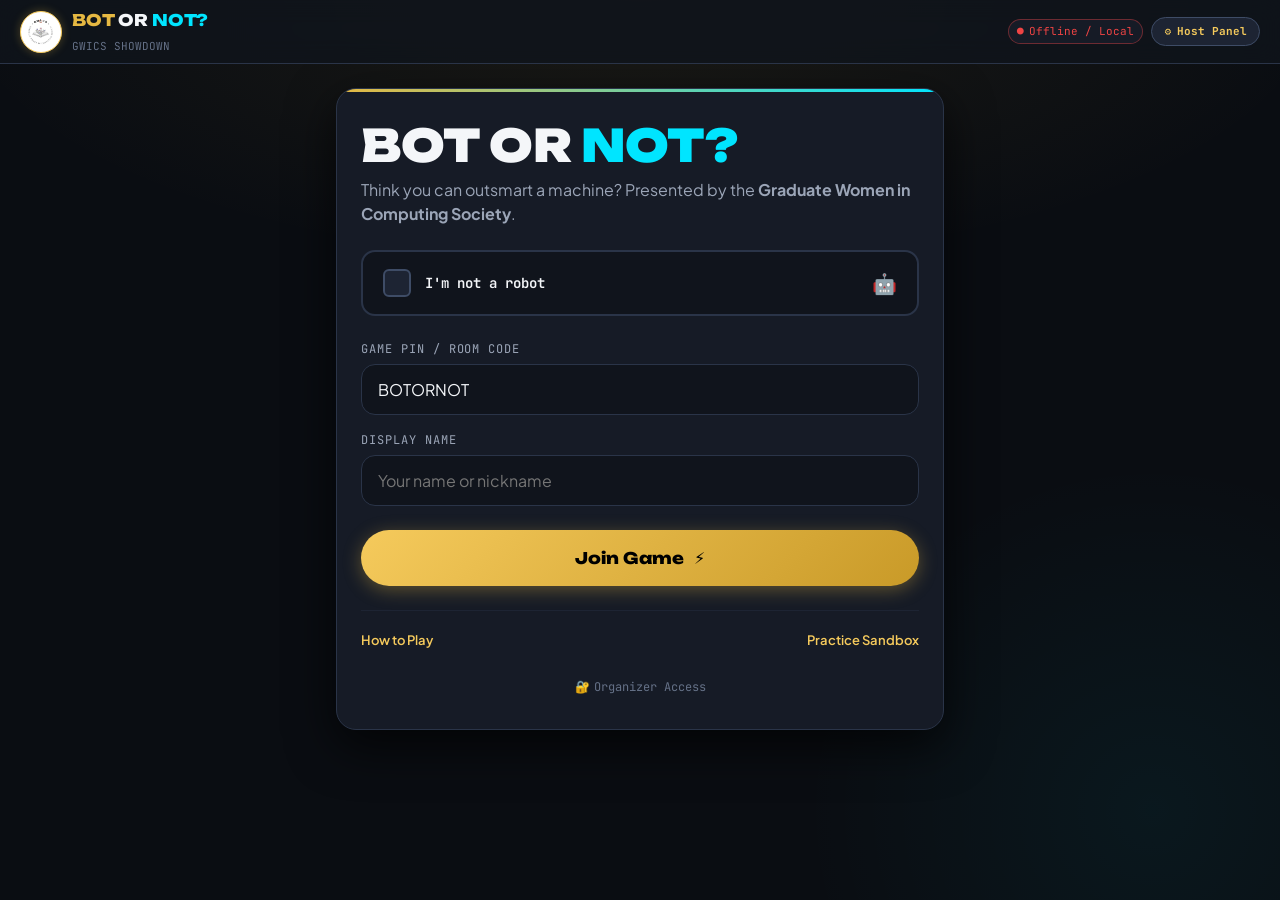
==== commit 0efa90a9: "Consolidate into unified main game page with private host panel and connected projector display" ====
--- a/index.html
+++ b/index.html
@@ -112,6 +112,12 @@
           <span>⚡</span>
           <span id="headerXpVal">100 XP</span>
         </div>
+
+        <!-- Host Controls Button -->
+        <button type="button" class="btn-host-toggle" id="btnToggleHostDrawer" title="Unlock Host Mission Control">
+          <span>⚙️</span>
+          <span>Host Panel</span>
+        </button>
       </div>
     </header>
 
@@ -406,82 +412,87 @@
         </div>
       </div>
     </div>
-  </div>
+  </div> <!-- #appModePlayer -->
 
 
   <!-- ======================================================================
-       ROLE-BASED VIEW 2: ORGANIZER MODE (Protected Mission Control)
+       PRIVATE HOST PANEL (Slide-Out Drawer on Main Game Page)
        ====================================================================== -->
-  <div id="appModeOrganizer" class="app-mode-container" style="display:none;">
-    
-    <!-- Top Host Navigation -->
-    <header class="app-header">
-      <div class="brand-badge">
-        <img src="assets/media/gwics_logo.png" alt="GWiCS" class="brand-logo" style="width:38px; height:38px; padding:2px; margin-right:8px;">
-        <div>
-          <div class="brand-title">
-            <span class="gold">HOST</span> DASHBOARD
-          </div>
-          <span class="brand-sub">GWiCS Showdown Controller</span>
-        </div>
-      </div>
-
-      <div style="display:flex; align-items:center; gap:10px;">
-        <div class="connection-badge connecting" id="hostConnBadge">
-          <span>●</span> <span id="hostConnText">Initializing...</span>
-        </div>
-        <button class="btn-host-action" id="btnHostPresent" style="background:var(--gold-400); color:#000; font-weight:700; padding:6px 16px; font-size:12px; cursor:pointer;" title="Launch Audience Presentation Screen in New Window">
-          📺 Present ↗
-        </button>
-        <a href="?mode=player" target="_blank" class="btn-host-action" style="padding:6px 14px; font-size:12px; text-decoration:none;">
-          📱 Player View ↗
-        </a>
-        <button class="btn-host-action" id="btnHostSignOut" style="padding:6px 12px; font-size:12px; color:var(--text-muted);" title="Sign out of Host Mission Control">
-          🔒 Sign Out
-        </button>
-      </div>
-    </header>
-
-    <!-- AUTHENTICATION & PACK LOADER GATE -->
-    <div id="viewHostGate">
-      <div class="host-gate-card">
-        <div style="font-size:40px; margin-bottom:12px;">🔐</div>
-        <h2 style="font-family:var(--font-display); font-size:22px; margin-bottom:8px;">Organizer Mission Control</h2>
-        <p style="color:var(--text-muted); font-size:13px; line-height:1.5; margin-bottom:24px;">
-          Enter your organizer credential and load the local <strong>competition_pack.json</strong> from your organizer vault. Answers remain strictly on your laptop.
-        </p>
-
-        <form id="hostAuthForm">
-          <div class="form-group" style="text-align:left; margin-bottom:16px;">
-            <label class="form-label" for="hostRoomInput">Game PIN / Room Code</label>
-            <input type="text" class="form-input" id="hostRoomInput" value="BOTORNOT" maxlength="12" required>
-          </div>
-
-          <div class="form-group" style="text-align:left; margin-bottom:16px;">
-            <label class="form-label" for="hostPinInput">Organizer Credential</label>
-            <input type="password" class="form-input" id="hostPinInput" placeholder="Enter Organizer Passcode" required>
-          </div>
-
-          <div class="form-group" style="text-align:left; margin-bottom:20px;">
-            <label class="form-label" for="packFileInput">Local Competition Pack (.json)</label>
-            <input type="file" id="packFileInput" accept=".json" class="form-input" style="padding:8px; font-size:12px;" required>
-            <div style="font-size:11px; color:var(--text-dim); margin-top:4px;">
-              Select <code>local_organizer_vault/competition_pack.json</code>
-            </div>
-          </div>
-
-          <button type="submit" class="btn-join" style="width:100%; margin-top:0;">
-            Unlock Mission Control & Start
-          </button>
-        </form>
-
-        <div style="margin-top:20px;">
-          <a href="?mode=player" style="font-family:var(--font-mono); font-size:12px; color:var(--text-dim); text-decoration:none;">
-            ← Return to Player Join Screen
-          </a>
-        </div>
-      </div>
-    </div>
+  <div id="hostPanelDrawer" class="host-drawer-overlay">
+    <div class="host-drawer-container">
+      <div id="appModeOrganizer" class="app-mode-container">
+        
+        <!-- Top Host Navigation -->
+        <header class="app-header host-drawer-header">
+          <div class="brand-badge">
+            <img src="assets/media/gwics_logo.png" alt="GWiCS" class="brand-logo" style="width:38px; height:38px; padding:2px; margin-right:8px;">
+            <div>
+              <div class="brand-title">
+                <span class="gold">HOST</span> DASHBOARD
+              </div>
+              <span class="brand-sub">GWiCS Showdown Controller</span>
+            </div>
+          </div>
+
+          <div style="display:flex; align-items:center; gap:8px; flex-wrap:wrap;">
+            <div class="connection-badge connecting" id="hostConnBadge">
+              <span>●</span> <span id="hostConnText">Initializing...</span>
+            </div>
+            <button class="btn-host-action" id="btnHostPresent" style="background:var(--gold-400); color:#000; font-weight:700; padding:6px 16px; font-size:12px; cursor:pointer;" title="Launch Audience Presentation Screen in New Window">
+              📺 Connect Projector ↗
+            </button>
+            <button class="btn-host-action" id="btnHostSignOut" style="padding:6px 12px; font-size:12px; color:var(--text-muted);" title="Sign out of Host Mission Control">
+              🔒 Sign Out
+            </button>
+            <button type="button" class="host-drawer-close" id="btnHostCloseDrawer" title="Close Panel (Session remains active)">
+              ✕ Close Panel
+            </button>
+          </div>
+        </header>
+
+        <!-- AUTHENTICATION & PACK LOADER GATE -->
+        <div id="viewHostGate">
+          <div class="host-gate-card">
+            <div style="font-size:40px; margin-bottom:12px;">🔐</div>
+            <h2 style="font-family:var(--font-display); font-size:22px; margin-bottom:8px;">Organizer Mission Control</h2>
+            <p style="color:var(--text-muted); font-size:13px; line-height:1.5; margin-bottom:20px;">
+              Enter your organizer credential and load the local <strong>competition_pack.json</strong> from your organizer vault. Answers remain strictly on your laptop.
+            </p>
+
+            <form id="hostAuthForm">
+              <div class="form-group" style="text-align:left; margin-bottom:14px;">
+                <label class="form-label" for="hostRoomInput">Game PIN / Room Code</label>
+                <input type="text" class="form-input" id="hostRoomInput" value="BOTORNOT" maxlength="12" required>
+              </div>
+
+              <div class="form-group" style="text-align:left; margin-bottom:14px;">
+                <label class="form-label" for="hostPinInput">Organizer Credential</label>
+                <input type="password" class="form-input" id="hostPinInput" placeholder="Enter Organizer Passcode" required>
+              </div>
+
+              <div class="form-group" style="text-align:left; margin-bottom:16px;">
+                <label class="form-label" for="packFileInput">Local Competition Pack (.json)</label>
+                <input type="file" id="packFileInput" accept=".json" class="form-input" style="padding:8px; font-size:12px;" required>
+                <div style="font-size:11px; color:var(--text-dim); margin-top:4px;">
+                  Select <code>local_organizer_vault/competition_pack.json</code>
+                </div>
+              </div>
+
+              <!-- Automated Pre-Flight Asset Status Report -->
+              <div id="hostPreflightReport" style="display:none; margin-bottom:16px;"></div>
+
+              <button type="submit" class="btn-join" style="width:100%; margin-top:0;">
+                Unlock Mission Control & Start
+              </button>
+            </form>
+
+            <div style="margin-top:16px;">
+              <button type="button" class="btn-change-team" id="btnGateReturn">
+                ← Return to Player View
+              </button>
+            </div>
+          </div>
+        </div>
 
     <!-- HOST MISSION CONTROL DASHBOARD (Protected) -->
     <div class="host-layout" id="viewHostDashboard" style="display:none;">
@@ -498,8 +509,12 @@
           <div style="font-family:var(--font-mono); font-size:24px; font-weight:800; color:#FFFFFF; margin-bottom:4px;" id="hostRoomCodeLabel">
             BOTORNOT
           </div>
-          <div style="font-size:13px; color:var(--text-muted);">
+          <div style="font-size:13px; color:var(--text-muted); margin-bottom:6px;">
             <span id="hostTeamsCountLabel">0</span> Players Connected
+          </div>
+          <div style="font-family:var(--font-mono); font-size:11px; color:var(--text-dim); border-top:1px solid var(--charcoal-750); padding-top:6px;">
+            Session: <span id="hostSessionIdLabel" style="color:var(--gold-400);">-</span><br>
+            Pack Hash: <span id="hostPackHashLabel" style="color:var(--cyan-400);">-</span>
           </div>
         </div>
 
@@ -575,7 +590,10 @@
               ⚡ Reveal Answer & Tell
             </button>
             <button class="btn-host-action" id="btnHostShowLeaderboard">
-              🏆 Show Leaderboard
+              🏆 Round Standings
+            </button>
+            <button class="btn-host-action" id="btnHostFinalResults">
+              👑 Final Results
             </button>
             <button class="btn-host-action" id="btnHostVoid" style="color:var(--color-danger); border-color:var(--color-danger);">
               ✕ Void Question & Refund Hints
@@ -718,7 +736,9 @@
         </form>
       </div>
     </div>
-  </div>
+  </div> <!-- #appModeOrganizer -->
+    </div> <!-- .host-drawer-container -->
+  </div> <!-- #hostPanelDrawer -->
 
 
   <!-- ======================================================================
@@ -847,9 +867,12 @@
 
       <!-- 5. LEADERBOARD VIEW -->
       <div class="projector-lobby" id="stageLeaderboardView" style="display:none;">
-        <h2 class="leaderboard-title">
+        <h2 class="leaderboard-title" id="stageLeaderboardHead">
           🏆 Official Standings
         </h2>
+        <p id="stageLeaderboardSub" style="color:var(--text-muted); font-size:clamp(13px, 1.6vh, 18px); margin-bottom:1.5vh;">
+          Live standings for BOT OR NOT?
+        </p>
         <div class="stage-leaderboard-grid" id="stageLeaderboardList">
           <!-- Dynamically populated -->
         </div>
--- a/css/game.css
+++ b/css/game.css
@@ -939,7 +939,7 @@
 /* Auth Gate Screen */
 .host-gate-card {
   max-width: 480px;
-  margin: 60px auto;
+  margin: 40px auto;
   background: var(--bg-card);
   border: 2px solid var(--gold-500);
   border-radius: var(--radius-lg);
@@ -947,6 +947,131 @@
   text-align: center;
   box-shadow: var(--shadow-lg);
 }
+
+/* Pre-Flight Asset Status in Gate */
+.host-preflight-box {
+  background: var(--charcoal-900);
+  border: 1px solid var(--charcoal-700);
+  border-radius: var(--radius-md);
+  padding: 12px 16px;
+  margin-bottom: 20px;
+  text-align: left;
+  font-size: 12px;
+}
+.host-preflight-item {
+  display: flex;
+  align-items: center;
+  justify-content: space-between;
+  padding: 4px 0;
+  border-bottom: 1px solid var(--charcoal-800);
+}
+.host-preflight-item:last-child {
+  border-bottom: none;
+}
+.host-preflight-item.valid {
+  color: var(--color-success);
+}
+.host-preflight-item.pending {
+  color: var(--text-dim);
+}
+.host-preflight-item.warning {
+  color: var(--color-danger);
+}
+
+/* ==========================================================================
+   HOST DRAWER & CONTROLS ON MAIN PAGE
+   ========================================================================== */
+.btn-host-toggle {
+  background: var(--charcoal-800);
+  border: 1px solid var(--charcoal-600);
+  color: var(--gold-400);
+  font-family: var(--font-mono);
+  font-size: 11px;
+  font-weight: 700;
+  padding: 5px 12px;
+  border-radius: var(--radius-pill);
+  cursor: pointer;
+  display: inline-flex;
+  align-items: center;
+  gap: 6px;
+  transition: all 0.2s ease;
+}
+.btn-host-toggle:hover {
+  background: var(--gold-500);
+  color: #000;
+  border-color: var(--gold-500);
+}
+.btn-host-toggle.active {
+  background: var(--gold-500);
+  color: #000;
+}
+
+.host-drawer-overlay {
+  position: fixed;
+  inset: 0;
+  background: rgba(7, 9, 13, 0.88);
+  backdrop-filter: blur(10px);
+  -webkit-backdrop-filter: blur(10px);
+  z-index: 500;
+  display: none;
+  overflow-y: auto;
+  padding: 20px 14px;
+}
+.host-drawer-overlay.open {
+  display: block;
+  animation: fadeIn 0.25s ease;
+}
+
+.host-drawer-container {
+  max-width: 1280px;
+  margin: 0 auto;
+  background: var(--charcoal-950);
+  border: 2px solid var(--gold-500);
+  border-radius: var(--radius-lg);
+  box-shadow: 0 10px 50px rgba(0, 0, 0, 0.85);
+  overflow: hidden;
+  position: relative;
+}
+
+.host-drawer-header {
+  background: var(--charcoal-900);
+  border-bottom: 2px solid var(--charcoal-750);
+  padding: 14px 20px;
+  display: flex;
+  align-items: center;
+  justify-content: space-between;
+  flex-wrap: wrap;
+  gap: 12px;
+}
+
+.host-drawer-close {
+  background: transparent;
+  border: 1px solid var(--charcoal-700);
+  color: var(--text-dim);
+  border-radius: var(--radius-pill);
+  padding: 4px 10px;
+  font-family: var(--font-mono);
+  font-size: 12px;
+  cursor: pointer;
+  transition: all 0.2s ease;
+}
+.host-drawer-close:hover {
+  color: #FFFFFF;
+  border-color: var(--color-danger);
+  background: rgba(239, 68, 68, 0.1);
+}
+
+.connection-badge.authoritative {
+  color: var(--color-success);
+  border-color: rgba(34, 197, 94, 0.6);
+  background: rgba(34, 197, 94, 0.12);
+}
+.connection-badge.p2p {
+  color: var(--gold-400);
+  border-color: rgba(229, 184, 66, 0.6);
+  background: rgba(229, 184, 66, 0.12);
+}
+
 
 /* ==========================================================================
    PRESENTATION / PROJECTOR STAGE STYLES
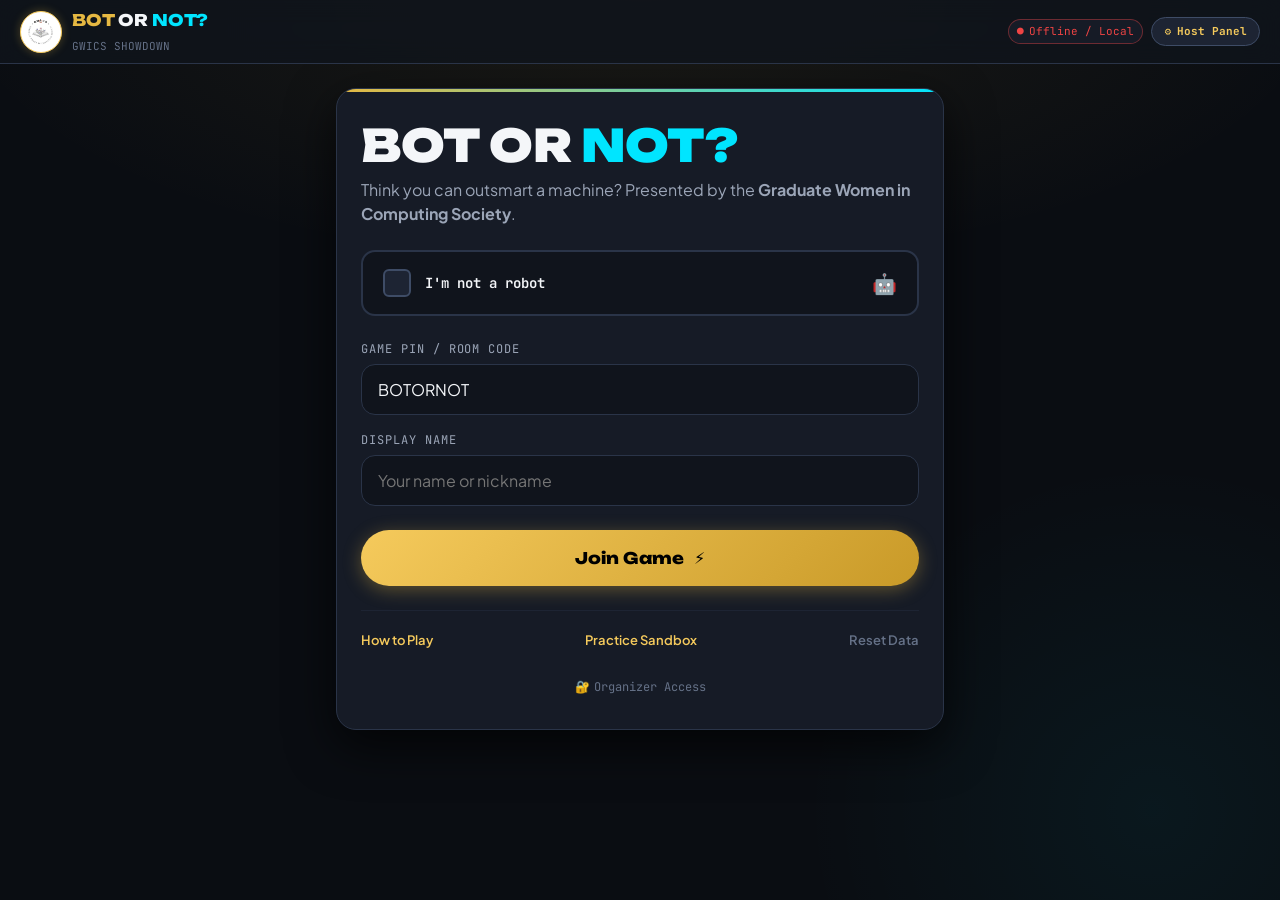
==== commit 34e3d3e5: "feat: complete wipe of all game history, participant data, and storage" ====
--- a/index.html
+++ b/index.html
@@ -172,6 +172,7 @@
         <div class="entrance-secondary-links">
           <button class="entrance-link" id="btnOpenRules">How to Play</button>
           <button class="entrance-link" id="btnOpenPractice">Practice Sandbox</button>
+          <button class="entrance-link" id="btnClearMyData" style="color:var(--text-dim);" title="Wipe local player history and starting session">Reset Data</button>
         </div>
 
         <!-- Discrete Organizer Access Link -->
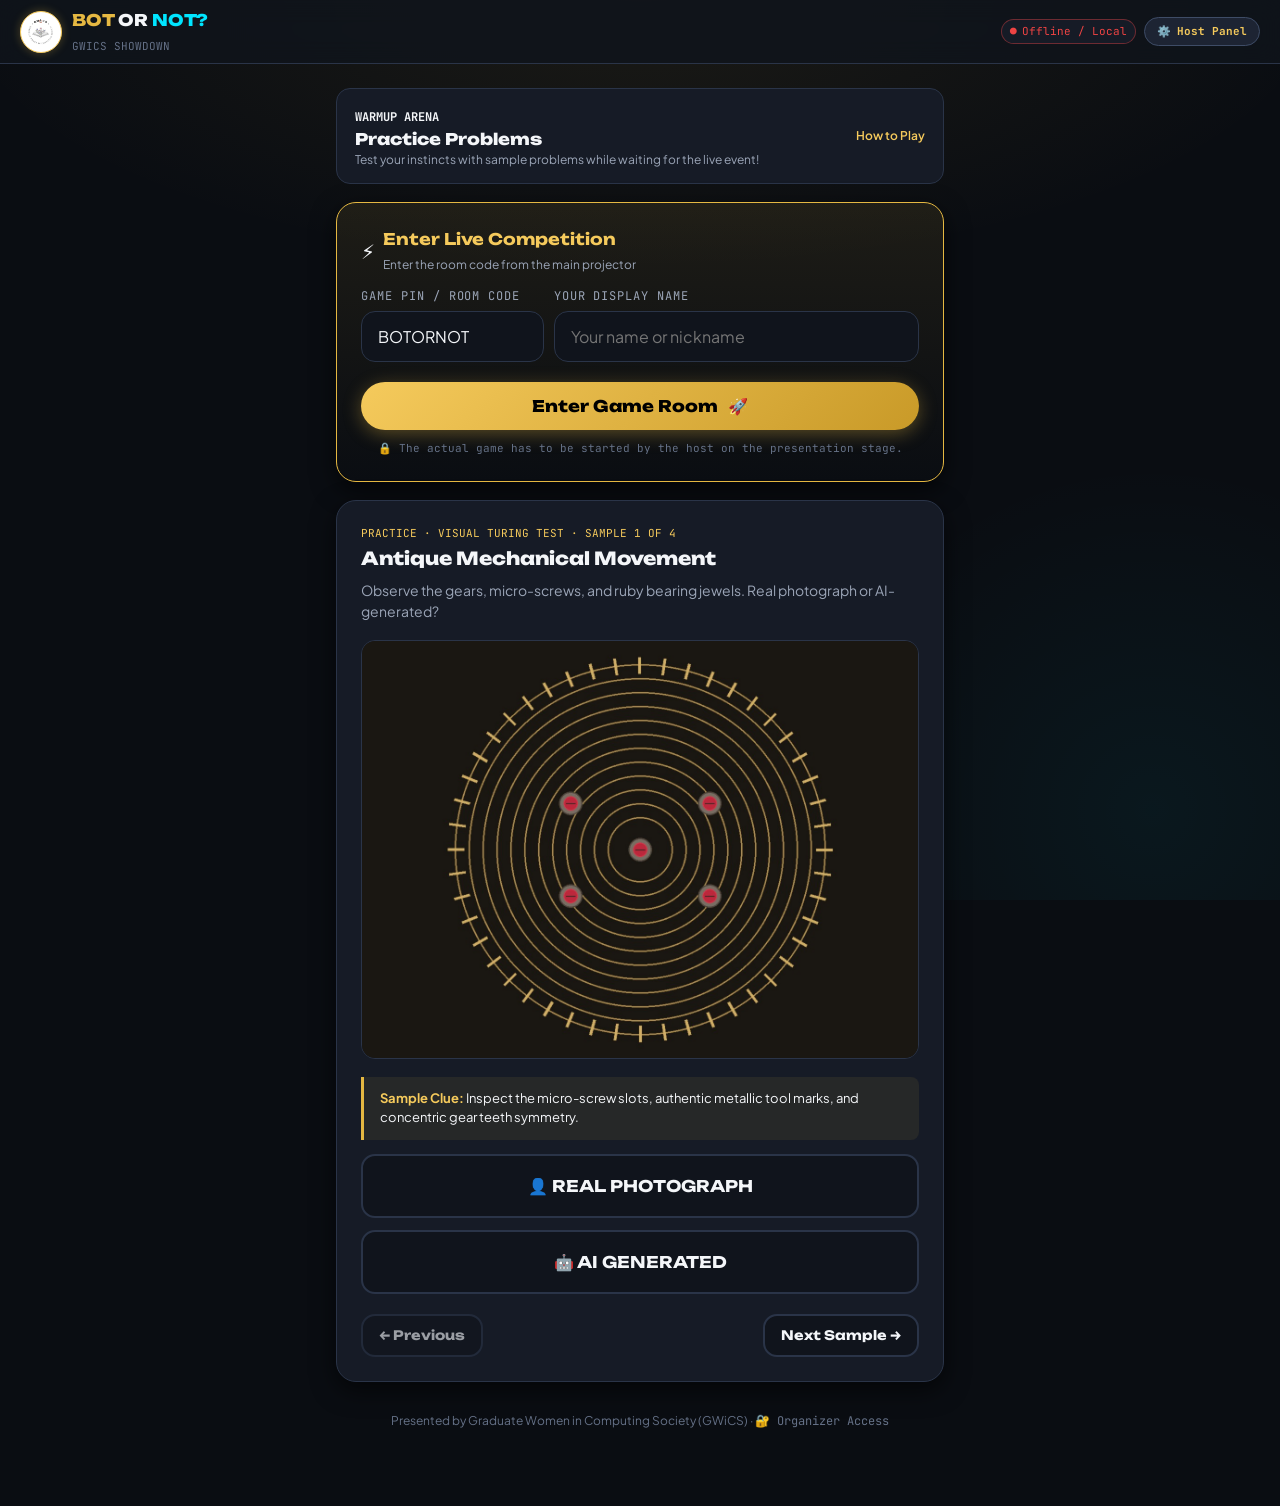
==== commit 2e104a96: "feat: default to practice problems on load, add live room code entry with host-controlled start, and" ====
--- a/index.html
+++ b/index.html
@@ -124,8 +124,8 @@
     <!-- Main Player Shell -->
     <main class="main-wrapper">
 
-      <!-- ENTRANCE SCREEN -->
-      <section class="entrance-card" id="viewEntrance">
+      <!-- ENTRANCE SCREEN (Hidden by default; site opens directly to Practice Sandbox) -->
+      <section class="entrance-card" id="viewEntrance" style="display:none;">
         <h1 class="entrance-title">
           BOT OR <span style="color:var(--cyan-500)">NOT?</span>
         </h1>
@@ -172,7 +172,6 @@
         <div class="entrance-secondary-links">
           <button class="entrance-link" id="btnOpenRules">How to Play</button>
           <button class="entrance-link" id="btnOpenPractice">Practice Sandbox</button>
-          <button class="entrance-link" id="btnClearMyData" style="color:var(--text-dim);" title="Wipe local player history and starting session">Reset Data</button>
         </div>
 
         <!-- Discrete Organizer Access Link -->
@@ -205,12 +204,17 @@
         <!-- Waiting / Lobby State -->
         <div class="question-card" id="cardLobbyState" style="text-align:center; padding:40px 20px;">
           <div style="font-size:40px; margin-bottom:12px;">🎮</div>
-          <h2 style="font-family:var(--font-display); font-size:20px; margin-bottom:8px;">You're in the Game!</h2>
-          <p style="color:var(--text-muted); font-size:14px; max-width:400px; margin:0 auto 16px;">
-            Starting balance: <strong>100 XP</strong>. Look at the main screen—your name will appear on the audience display.
+          <h2 style="font-family:var(--font-display); font-size:20px; margin-bottom:8px;">You're in the Game Room!</h2>
+          <p style="color:var(--text-muted); font-size:14px; max-width:420px; margin:0 auto 16px;">
+            Starting balance: <strong>100 XP</strong>. The competition has to be started by the host on the presentation stage.
           </p>
-          <div style="font-family:var(--font-mono); font-size:12px; color:var(--gold-400); background:var(--charcoal-900); display:inline-block; padding:6px 14px; border-radius:var(--radius-pill); border:1px solid var(--charcoal-700);">
-            Watching for the host to launch the first question...
+          <div style="font-family:var(--font-mono); font-size:12px; color:var(--gold-400); background:var(--charcoal-900); display:inline-block; padding:8px 16px; border-radius:var(--radius-pill); border:1px solid var(--charcoal-700); margin-bottom:20px;">
+            ⏳ Waiting for the host to start the game...
+          </div>
+          <div>
+            <button class="btn-option" id="btnBackToPracticeWhileWaiting" style="padding:10px 18px; font-size:13px; display:inline-flex; align-items:center; gap:6px;">
+              <span>← Warm up with Practice while waiting</span>
+            </button>
           </div>
         </div>
 
@@ -324,18 +328,66 @@
         </div>
       </section>
 
-      <!-- PRACTICE SANDBOX -->
-      <section class="game-screen" id="viewPractice" style="display:none;">
-        <div class="status-banner">
+      <!-- PRACTICE SANDBOX (Default initial landing view) -->
+      <section class="game-screen" id="viewPractice" style="display:flex;">
+        <!-- Top Warmup Banner -->
+        <div class="status-banner" style="flex-wrap:wrap; gap:10px;">
           <div>
-            <span class="status-round-tag">Practice Sandbox</span>
-            <div style="font-size:13px; font-weight:700;">Zero-Risk Warmup</div>
-          </div>
-          <button class="entrance-link" id="btnExitPractice" style="font-size:12px;">← Exit Practice</button>
-        </div>
-
+            <span class="status-round-tag" style="color:var(--cyan-400);">Warmup Arena</span>
+            <div style="font-size:16px; font-weight:800; font-family:var(--font-display);">Practice Problems</div>
+            <div style="font-size:12px; color:var(--text-muted);">Test your instincts with sample problems while waiting for the live event!</div>
+          </div>
+          <div style="display:flex; gap:8px; align-items:center;">
+            <button class="entrance-link" id="btnOpenRulesFromPractice" style="font-size:12px;">How to Play</button>
+          </div>
+        </div>
+
+        <!-- Live Game Entry Bar: Room Code & Name Input -->
+        <div class="question-card" id="practiceLiveEntryBox" style="border:1.5px solid var(--gold-500); background:linear-gradient(180deg, rgba(229,184,66,0.09) 0%, rgba(10,13,18,0.95) 100%);">
+          <div style="display:flex; justify-content:space-between; align-items:center; margin-bottom:12px; flex-wrap:wrap; gap:8px;">
+            <div style="display:flex; align-items:center; gap:8px;">
+              <span style="font-size:20px;">⚡</span>
+              <div>
+                <h3 style="font-family:var(--font-display); font-size:16px; margin:0; color:var(--gold-400);">Enter Live Competition</h3>
+                <span style="font-size:12px; color:var(--text-muted);">Enter the room code from the main projector</span>
+              </div>
+            </div>
+            <div id="practiceConnectedBadge" style="display:none; font-family:var(--font-mono); font-size:11px; color:var(--color-success); background:rgba(34,197,94,0.1); border:1px solid rgba(34,197,94,0.3); padding:4px 10px; border-radius:var(--radius-pill);">
+              🟢 Connected to Live Room
+            </div>
+          </div>
+
+          <form class="join-form" id="practiceJoinForm" style="display:flex; flex-direction:column; gap:12px;">
+            <div style="display:flex; flex-wrap:wrap; gap:10px;">
+              <div class="form-group" style="flex:1; min-width:140px; margin-bottom:0;">
+                <label class="form-label" for="practiceRoomCodeInput">Game PIN / Room Code</label>
+                <input type="text" class="form-input" id="practiceRoomCodeInput" value="BOTORNOT" maxlength="12" placeholder="e.g. BOTORNOT" required>
+              </div>
+              <div class="form-group" style="flex:2; min-width:180px; margin-bottom:0;">
+                <label class="form-label" for="practiceTeamNameInput">Your Display Name</label>
+                <input type="text" class="form-input" id="practiceTeamNameInput" placeholder="Your name or nickname" maxlength="32" required>
+              </div>
+            </div>
+            <button type="submit" class="btn-join" style="width:100%; justify-content:center; padding:12px;">
+              <span>Enter Game Room</span>
+              <span>🚀</span>
+            </button>
+          </form>
+
+          <div style="font-family:var(--font-mono); font-size:11px; color:var(--text-dim); text-align:center; margin-top:10px;">
+            🔒 The actual game has to be started by the host on the presentation stage.
+          </div>
+        </div>
+
+        <!-- Practice Problem Card (Interactive Question & Explanation) -->
         <div class="question-card" id="practiceContainer">
           <!-- Rendered by js/participant.js using GWICS_PRACTICE_BANK -->
+        </div>
+
+        <!-- Footer Links -->
+        <div style="text-align:center; margin-top:12px; margin-bottom:16px; font-size:12px; color:var(--text-dim);">
+          Presented by Graduate Women in Computing Society (GWiCS) ·
+          <a href="?mode=organizer" class="organizer-access-link" style="font-size:12px; display:inline-flex;">🔐 Organizer Access</a>
         </div>
       </section>
 
